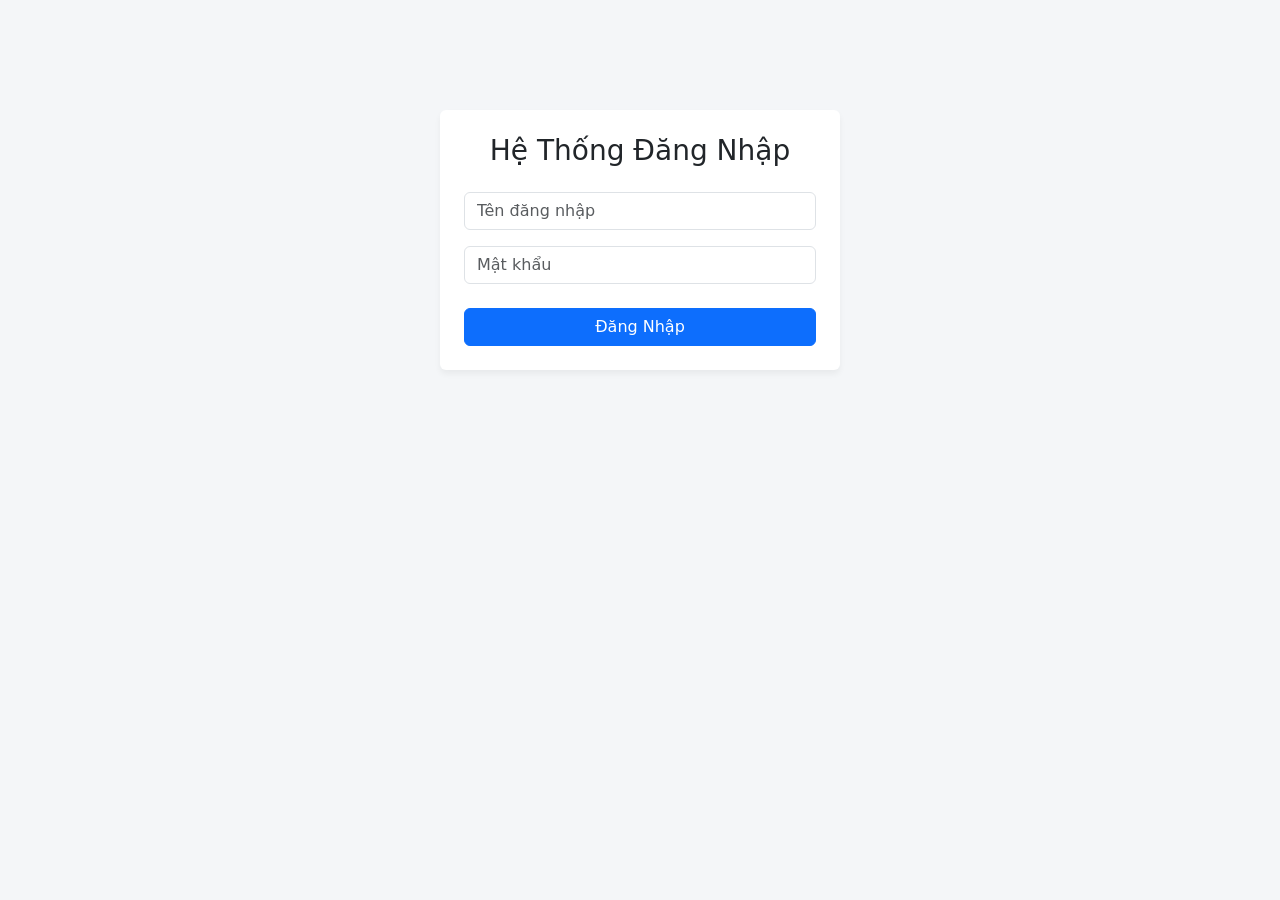
==== index.html @ 0b7e72a5 "Update index.html" ====
<!DOCTYPE html>
<html lang="vi">
<head>
    <meta charset="UTF-8">
    <meta name="viewport" content="width=device-width, initial-scale=1">
    <title>CuongLabs Database Manager</title>
    <link href="https://cdn.jsdelivr.net/npm/bootstrap@5.3.2/dist/css/bootstrap.min.css" rel="stylesheet">
    <style>
        body { background: #f4f6f8; padding-top: 30px; padding-bottom: 30px; }
        .card { margin-bottom: 20px; box-shadow: 0 4px 6px rgba(0,0,0,0.05); border: none; }
        #dashboard { display: none; }
        .loading-status { font-style: italic; color: #6c757d; font-size: 14px; }
        
        #loadingOverlay {
            position: fixed;
            top: 0; left: 0; width: 100%; height: 100%;
            background: rgba(33, 37, 41, 0.6);
            backdrop-filter: blur(3px);
            z-index: 9999;
            display: none;
            justify-content: center;
            align-items: center;
            transition: all 0.2s ease-in-out;
        }
        .spinner-box {
            background: #fff;
            padding: 25px 40px;
            border-radius: 12px;
            box-shadow: 0 10px 25px rgba(0,0,0,0.15);
            text-align: center;
        }
    </style>
</head>
<body>

<div id="loadingOverlay">
    <div class="spinner-box">
        <div class="spinner-border text-primary mb-3" role="status" style="width: 2.5rem; height: 2.5rem;"></div>
        <div id="loadingMessage" class="fw-bold text-secondary fs-6">Đang kết nối server...</div>
    </div>
</div>

<div class="toast-container position-fixed bottom-0 end-0 p-3" style="z-index: 10000;">
    <div id="liveToast" class="toast align-items-center border-0" role="alert" aria-live="assertive" aria-atomic="true">
        <div class="d-flex">
            <div class="toast-body fw-bold" id="toastBody">Thao tác thành công!</div>
            <button type="button" class="btn-close btn-close-white me-2 m-auto" data-bs-dismiss="toast" aria-label="Close"></button>
        </div>
    </div>
</div>

<div class="container" style="max-width: 950px;">

    <div id="loginCard" class="card mx-auto" style="max-width: 400px; margin-top: 80px;">
        <div class="card-body p-4">
            <h3 class="card-title text-center mb-4">Hệ Thống Đăng Nhập</h3>
            <div class="mb-3">
                <input id="username" class="form-control" placeholder="Tên đăng nhập" onkeydown="handleLoginKey(event)">
            </div>
            <div class="mb-4">
                <input id="password" type="password" class="form-control" placeholder="Mật khẩu" onkeydown="handleLoginKey(event)">
            </div>
            <button id="btn-login" class="btn btn-primary w-100" onclick="login()">Đăng Nhập</button>
        </div>
    </div>

    <div id="dashboard">
        
        <div class="card">
            <div class="card-body d-flex justify-content-between align-items-center flex-wrap gap-2">
                <div id="userInfo" class="fs-5"></div>
                <div>
                    <button class="btn btn-outline-secondary btn-sm me-2" type="button" data-bs-toggle="collapse" data-bs-target="#settingsCollapse">
                        ⚙️ Cấu hình & Bảo mật
                    </button>
                    <button class="btn btn-danger btn-sm" onclick="logout()">Đăng xuất</button>
                </div>
            </div>
        </div>

        <div class="collapse" id="settingsCollapse">
            <div class="card border-info">
                <div class="card-header bg-info bg-opacity-10 text-dark fw-bold">Cài Đặt Tài Khoản & Tiện Ích Cấu Hình</div>
                <div class="card-body">
                    <div class="row g-4">
                        <div class="col-md-5 border-end">
                            <h5 class="h6 text-primary mb-3">🔒 Thay Đổi Mật Khẩu</h5>
                            <div class="mb-2">
                                <input id="oldPass" type="password" class="form-control form-control-sm" placeholder="Mật khẩu cũ">
                            </div>
                            <div class="mb-3">
                                <input id="newPassUser" type="password" class="form-control form-control-sm" placeholder="Mật khẩu mới">
                            </div>
                            <button id="btn-changepass" class="btn btn-primary btn-sm w-100" onclick="changePassword()">Cập nhật mật khẩu</button>
                        </div>
                        
                        <div class="col-md-7">
                            <h5 class="h6 text-success mb-3">🛠️ Thiết Lập Bộ Nhớ Gợi Ý & URL Nhanh</h5>
                            <div class="mb-2">
                                <label class="form-label small mb-1 text-muted">Danh sách URL (Định dạng: Tên|Link - mỗi dòng 1 link)</label>
                                <textarea id="cfgUrls" class="form-control form-control-sm" rows="2" placeholder="CuongLabs|https://cuonglabs.github.io/tools"></textarea>
                            </div>
                            <div class="mb-2">
                                <label class="form-label small mb-1 text-muted">Gợi ý nhập cho cột Tên - Name (Cách nhau bằng dấu phẩy)</label>
                                <input id="cfgSuggestNames" class="form-control form-control-sm" placeholder="Sản phẩm A, Thiết bị B">
                            </div>
                            <div class="mb-3">
                                <label class="form-label small mb-1 text-muted">Gợi ý nhập cho cột Giá trị - Value (Cách nhau bằng dấu phẩy)</label>
                                <input id="cfgSuggestValues" class="form-control form-control-sm" placeholder="Hoạt động, Tạm dừng">
                            </div>
                            <button id="btn-saveconfig" class="btn btn-success btn-sm float-end" onclick="saveUserConfigs(false)">Lưu cấu hình tiện ích</button>
                        </div>
                    </div>
                </div>
            </div>
        </div>

        <div id="quickLinksCard" class="card" style="display:none;">
            <div class="card-body p-2 bg-light d-flex align-items-center flex-wrap">
                <span class="me-2 small text-muted fw-bold">🔗 Truy cập nhanh:</span>
                <div id="quickLinksContainer" class="d-flex flex-wrap gap-1"></div>
            </div>
        </div>

        <div id="adminPanel" class="card border-warning" style="display:none">
            <div class="card-body">
                <h4 class="card-title h5 text-warning mb-3">Tạo tài khoản thành viên mới</h4>
                <div class="row g-2 mb-4">
                    <div class="col-md-4">
                        <input id="newUser" class="form-control" placeholder="Username mới">
                    </div>
                    <div class="col-md-4">
                        <input id="newPass" type="password" class="form-control" placeholder="Password mới">
                    </div>
                    <div class="col-md-2">
                        <select id="newRole" class="form-select">
                            <option value="user">Nhân viên</option>
                            <option value="admin">Quản trị viên</option>
                        </select>
                    </div>
                    <div class="col-md-2">
                        <button id="btn-createuser" class="btn btn-warning w-100 text-dark" onclick="createUser()">Tạo tài khoản</button>
                    </div>
                </div>

                <hr class="text-muted">
                <h4 class="card-title h5 text-danger mb-3">Cấp lại mật khẩu thành viên</h4>
                <div class="row g-2">
                    <div class="col-md-5">
                        <input id="resetTargetUser" class="form-control" placeholder="Username cần khôi phục">
                    </div>
                    <div class="col-md-5">
                        <input id="resetNewPass" type="password" class="form-control" placeholder="Mật khẩu mới">
                    </div>
                    <div class="col-md-2">
                        <button id="btn-resetpass" class="btn btn-danger w-100" onclick="resetPasswordByAdmin()">Cấp lại mới</button>
                    </div>
                </div>
            </div>
        </div>

        <div class="card">
            <div class="card-body">
                <h4 class="card-title h5 mb-3" id="form-title">Thêm dữ liệu mới</h4>
                <input type="hidden" id="editId"> 
                <div class="row g-2">
                    <div class="col-md-4">
                        <input id="name" class="form-control" placeholder="Tên đối tượng (Name)" list="datalistNames" onkeydown="handleSaveKey(event)">
                        <datalist id="datalistNames"></datalist>
                    </div>
                    <div class="col-md-4">
                        <input id="value" class="form-control" placeholder="Giá trị (Value)" list="datalistValues" onkeydown="handleSaveKey(event)">
                        <datalist id="datalistValues"></datalist>
                    </div>
                    <div class="col-md-2">
                        <button id="btn-submit" class="btn btn-success w-100" onclick="saveData()">Thêm Mới</button>
                    </div>
                    <div class="col-md-2" id="cancel-col" style="display:none;">
                        <button id="btn-cancel" class="btn btn-secondary w-100" onclick="cancelEdit()">Hủy Sửa</button>
                    </div>
                </div>
            </div>
        </div>

        <div class="card">
            <div class="card-body">
                <div class="d-flex justify-content-between align-items-center mb-3">
                    <h4 class="card-title h5 m-0">Danh sách dữ liệu</h4>
                    <div>
                        <span id="loadStatus" class="loading-status me-2"></span>
                        <button id="btn-refresh" class="btn btn-outline-primary btn-sm" onclick="loadData(true)">Làm mới dữ liệu</button>
                    </div>
                </div>
                
                <div class="table-responsive">
                    <table class="table table-striped table-hover align-middle">
                        <thead class="table-light">
                            <tr id="tableHeader"></tr>
                        </thead>
                        <tbody id="tbody">
                            <tr><td id="empty-row" class="text-center text-muted">Đang tải dữ liệu...</td></tr>
                        </tbody>
                    </table>
                </div>
            </div>
        </div>

    </div>
</div>

<script src="https://cdn.jsdelivr.net/npm/bootstrap@5.3.2/dist/js/bootstrap.bundle.min.js"></script>
<script>
const API_URL = "https://script.google.com/macros/s/AKfycbxX4l1AfUFroLcgazD-ijuKLJrnCfRU0U0o8oR4cfVSqmFRlj7h-vhgstqcqBEk4m17/exec";

// 1. HÀM TRUNG TÂM PHÒNG CHỐNG TẤN CÔNG XSS ĐỘC HẠI ĐÚNG CHUẨN OWASP
function escapeHtml(str) {
    if (!str) return "";
    return String(str)
        .replace(/&/g, "&amp;")
        .replace(/</g, "&lt;")
        .replace(/>/g, "&gt;")
        .replace(/"/g, "&quot;")
        .replace(/'/g, "&#039;");
}

function getToken() {
    return localStorage.getItem("token") || "";
}

function logout() {
    localStorage.clear();
    location.reload();
}

// 3. TỐI ƯU HÀM LOADING: TỰ ĐỘNG KHÓA (DISABLE) NÚT BẤM KHI CHỜ PHẢN HỒI SERVER
function toggleLoading(show, message = "Đang xử lý...") {
    const overlay = document.getElementById("loadingOverlay");
    const msgEl = document.getElementById("loadingMessage");
    if (show) {
        msgEl.innerText = message;
        overlay.style.display = "flex";
    } else {
        overlay.style.display = "none";
    }

    // Tự động tìm tất cả button chính để chống spam double-click
    const ActionButtons = [
        "btn-login", "btn-submit", "btn-cancel", "btn-refresh", 
        "btn-changepass", "btn-saveconfig", "btn-createuser", "btn-resetpass"
    ];
    ActionButtons.forEach(id => {
        const btn = document.getElementById(id);
        if (btn) btn.disabled = show;
    });
}

function showToast(message, type = "success") {
    const toastEl = document.getElementById("liveToast");
    const toastBody = document.getElementById("toastBody");
    
    toastEl.classList.remove("bg-success", "bg-danger", "bg-warning", "text-white", "text-dark");
    if (type === "success") {
        toastEl.classList.add("bg-success", "text-white");
    } else if (type === "danger") {
        toastEl.classList.add("bg-danger", "text-white");
    } else {
        toastEl.classList.add("bg-warning", "text-dark");
    }
    
    toastBody.innerText = message;
    const toast = new bootstrap.Toast(toastEl, { delay: 3000 });
    toast.show();
}

// HỖ TRỢ ĐIỀU KHIỂN PHÍM TẮT ENTER CHO NGƯỜI DÙNG CHUYÊN NGHIỆP
function handleLoginKey(e) {
    if (e.key === "Enter") login();
}
function handleSaveKey(e) {
    if (e.key === "Enter") saveData();
}

async function api(data) {
    try {
        const res = await fetch(API_URL, {
            method: "POST",
            body: JSON.stringify(data)
        });
        return await res.json();
    } catch (e) {
        return { success: false, error: "Không thể kết nối đến máy chủ API" };
    }
}

async function login() {
    const username = document.getElementById("username").value.trim();
    const password = document.getElementById("password").value;

    if(!username || !password) {
        showToast("Vui lòng nhập đầy đủ thông tin tài khoản!", "danger");
        return;
    }

    toggleLoading(true, "Đang xác thực tài khoản đăng nhập...");
    const result = await api({ action: "login", username, password });
    toggleLoading(false);

    if (!result.success) {
        showToast(result.error, "danger");
        return;
    }

    localStorage.setItem("token", result.token);
    localStorage.setItem("role", result.role);
    localStorage.setItem("username", result.username);

    showToast("Đăng nhập thành công!", "success");
    showDashboard();
}

async function loadData(isManualClick = false) {
    document.getElementById("loadStatus").innerText = "Đang đồng bộ...";
    if(isManualClick) toggleLoading(true, "Đang tải dữ liệu từ máy chủ...");

    const result = await api({ action: "list", token: getToken() });
    if(isManualClick) toggleLoading(false);

    if (result.success === false) {
        showToast("Phiên làm việc hết hạn hoặc lỗi: " + result.error, "danger");
        setTimeout(logout, 2000);
        return;
    }

    const myRole = localStorage.getItem("role");
    const tableHeader = document.getElementById("tableHeader");
    let headerHtml = `<th>Tên</th><th>Giá trị</th><th>Thời gian tạo</th><th>Người tạo</th>`;
    if (myRole === "admin") {
        headerHtml += `<th style="width: 130px;">Thao tác</th>`;
    }
    tableHeader.innerHTML = headerHtml;

    const tbody = document.getElementById("tbody");
    tbody.innerHTML = "";

    const rows = result.data || [];
    const totalCols = (myRole === "admin") ? 5 : 4;

    if(rows.length === 0) {
        tbody.innerHTML = `<tr><td colspan="${totalCols}" class="text-center text-muted">Cơ sở dữ liệu đang trống.</td></tr>`;
        updateTimestamp();
        return;
    }

    // 2. TỐI ƯU HIỆU NĂNG: SỬ DỤNG BIẾN CHUỖI TẠM BUFFER ĐỂ TRÁNH TRÌNH DUYỆT BỊ REFLOW LIÊN TỤC
    let htmlContentBuffer = "";

    rows.forEach(row => {
        let dateStr = row.Created;
        if(dateStr && !isNaN(Date.parse(dateStr))) {
            dateStr = new Date(dateStr).toLocaleString('vi-VN');
        }

        // Toàn bộ chuỗi hiển thị ra màn hình hoặc truyền vào hàm JS đều được bọc màng lọc chống XSS
        const cleanName = escapeHtml(row.Name);
        const cleanValue = escapeHtml(row.Value);
        const cleanCreatedBy = escapeHtml(row.CreatedBy);

        let rowHtml = `
        <tr>
            <td><strong>${cleanName}</strong></td>
            <td>${cleanValue}</td>
            <td>${escapeHtml(dateStr)}</td>
            <td><span class="badge bg-light text-dark border">${cleanCreatedBy || "N/A"}</span></td>
        `;

        if (myRole === "admin") {
            // Dữ liệu an toàn tuyệt đối khi truyền vào hàm inline onClick
            rowHtml += `
            <td>
                <button class="btn btn-sm btn-warning me-1 text-dark" onclick="startEdit('${escapeHtml(row.ID)}', '${cleanName}', '${cleanValue}')">Sửa</button>
                <button class="btn btn-sm btn-danger" onclick="deleteData('${escapeHtml(row.ID)}')">Xóa</button>
            </td>`;
        }

        rowHtml += `</tr>`;
        htmlContentBuffer += rowHtml; 
    });
    
    // Đẩy chuỗi tổng hợp vào DOM một lần duy nhất
    tbody.innerHTML = htmlContentBuffer;
    
    updateTimestamp();
    if(isManualClick) showToast("Làm mới dữ liệu thành công!", "success");
}

function updateTimestamp() {
    const now = new Date();
    const hh = String(now.getHours()).padStart(2, '0');
    const mm = String(now.getMinutes()).padStart(2, '0');
    const dd = String(now.getDate()).padStart(2, '0');
    const MM = String(now.getMonth() + 1).padStart(2, '0');
    const yyyy = now.getFullYear();
    document.getElementById("loadStatus").innerText = `Đã cập nhật lúc ${hh}:${mm} ${dd}/${MM}/${yyyy}`;
}

function startEdit(id, name, value) {
    document.getElementById("editId").value = id;
    document.getElementById("name").value = name;
    document.getElementById("value").value = value;
    document.getElementById("form-title").innerText = "Chỉnh Sửa Dữ Liệu";
    
    const btnSubmit = document.getElementById("btn-submit");
    btnSubmit.innerText = "Cập nhật";
    btnSubmit.className = "btn btn-warning w-100 text-dark";
    
    document.getElementById("cancel-col").style.display = "block";
    document.getElementById("form-title").scrollIntoView({ behavior: 'smooth' });
}

function cancelEdit() {
    document.getElementById("editId").value = "";
    document.getElementById("name").value = "";
    document.getElementById("value").value = "";
    document.getElementById("form-title").innerText = "Thêm dữ liệu mới";
    
    const btnSubmit = document.getElementById("btn-submit");
    btnSubmit.innerText = "Thêm Mới";
    btnSubmit.className = "btn btn-success w-100";
    document.getElementById("cancel-col").style.display = "none";
}

async function saveData() {
    const id = document.getElementById("editId").value;
    const name = document.getElementById("name").value.trim();
    const value = document.getElementById("value").value.trim();

    if(!name || !value) {
        showToast("Vui lòng nhập cả Name và Value!", "danger");
        return;
    }

    const isEdit = id !== "";
    const action = isEdit ? "update" : "add";
    const payload = { action, token: getToken(), name, value };
    if (isEdit) payload.id = id;

    toggleLoading(true, "Đang truyền tải dữ liệu đến server...");
    const result = await api(payload);
    toggleLoading(false);

    if(result.success) {
        showToast(isEdit ? "Cập nhật dữ liệu thành công!" : "Thêm mới bản ghi thành công!", "success");
        
        if (!isEdit) {
            let currentNames = document.getElementById("cfgSuggestNames").value.split(",").map(x => x.trim()).filter(x => x !== "");
            let currentValues = document.getElementById("cfgSuggestValues").value.split(",").map(x => x.trim()).filter(x => x !== "");
            let isConfigChanged = false;

            if (!currentNames.includes(name)) {
                currentNames.push(name);
                isConfigChanged = true;
            }
            if (!currentValues.includes(value)) {
                currentValues.push(value);
                isConfigChanged = true;
            }

            if (isConfigChanged) {
                document.getElementById("cfgSuggestNames").value = currentNames.join(", ");
                document.getElementById("cfgSuggestValues").value = currentValues.join(", ");
                await saveUserConfigs(true);
            }
        }

        cancelEdit();
        loadData(false);
    } else {
        showToast("Lỗi hệ thống: " + result.error, "danger");
    }
}

async function deleteData(id) {
    if (!confirm("Bạn có chắc chắn muốn xóa vĩnh viễn dòng dữ liệu này?")) return;

    toggleLoading(true, "Đang thực hiện lệnh xóa dữ liệu...");
    const result = await api({ action: "delete", token: getToken(), id });
    toggleLoading(false);

    if(result.success) {
        showToast("Xóa bản ghi thành công!", "success");
        loadData(false);
    } else {
        showToast("Lỗi khi xóa: " + result.error, "danger");
    }
}

async function createUser() {
    const userEl = document.getElementById("newUser");
    const passEl = document.getElementById("newPass");
    const role = document.getElementById("newRole").value;

    const username = userEl.value.trim();
    const password = passEl.value;

    if(!username || !password) {
        showToast("Vui lòng không để trống ô tài khoản mới!", "danger");
        return;
    }

    toggleLoading(true, "Đang khởi tạo thành viên mới...");
    const result = await api({ action: "createUser", token: getToken(), username, password, role });
    toggleLoading(false);

    if(result.success) {
        showToast("Tạo tài khoản thành viên mới thành công!", "success");
        userEl.value = "";
        passEl.value = "";
    } else {
        showToast("Lỗi: " + result.error, "danger");
    }
}

async function resetPasswordByAdmin() {
    const targetUsername = document.getElementById("resetTargetUser").value.trim();
    const newPassword = document.getElementById("resetNewPass").value;

    if (!targetUsername || !newPassword) {
        showToast("Vui lòng điền đầy đủ Username đích và mật khẩu mới cấp!", "danger");
        return;
    }

    if (!confirm(`Bạn chắc chắn muốn khôi phục mật khẩu tài khoản [${targetUsername}]?`)) return;

    toggleLoading(true, "Đang đặt lại mật khẩu thành viên...");
    const result = await api({ action: "resetPassword", token: getToken(), targetUsername, newPassword });
    toggleLoading(false);

    if (result.success) {
        showToast(`Reset mật khẩu tài khoản ${targetUsername} thành công!`, "success");
        document.getElementById("resetTargetUser").value = "";
        document.getElementById("resetNewPass").value = "";
    } else {
        showToast("Lỗi: " + result.error, "danger");
    }
}

async function changePassword() {
    const oldPassword = document.getElementById("oldPass").value;
    const newPassword = document.getElementById("newPassUser").value;

    if (!oldPassword || !newPassword) {
        showToast("Vui lòng nhập đủ cả mật khẩu cũ và mật khẩu mới!", "danger");
        return;
    }

    toggleLoading(true, "Đang yêu cầu đổi mật khẩu bảo mật...");
    const result = await api({ action: "changePassword", token: getToken(), oldPassword, newPassword });
    toggleLoading(false);

    if (result.success) {
        showToast("Đổi mật khẩu thành công! Bạn sẽ tự đăng xuất sau 2 giây...", "success");
        setTimeout(logout, 2000);
    } else {
        showToast("Lỗi: " + result.error, "danger");
    }
}

async function loadUserConfigs(isSilent = false) {
    if(!isSilent) toggleLoading(true, "Đang đồng bộ giao diện tiện ích...");
    const result = await api({ action: "getUserConfigs", token: getToken() });
    if(!isSilent) toggleLoading(false);

    if (!result.success) return;
    const configs = result.configs || {};

    const urls = configs.urls || [];
    const container = document.getElementById("quickLinksContainer");
    const cardBlock = document.getElementById("quickLinksCard");
    
    container.innerHTML = "";
    if (urls.length > 0) {
        cardBlock.style.display = "block";
        let rawTextareaValue = "";
        urls.forEach(item => {
            rawTextareaValue += `${item.title}|${item.url}\n`;
            const a = document.createElement("a");
            a.href = item.url; a.target = "_blank";
            a.className = "btn btn-xs btn-outline-dark pt-0 pb-0 ps-2 pe-2 small bg-white border shadow-sm";
            a.style.fontSize = "13px"; a.innerText = item.title;
            container.appendChild(a);
        });
        document.getElementById("cfgUrls").value = rawTextareaValue.trim();
    } else {
        cardBlock.style.display = "none";
        document.getElementById("cfgUrls").value = "";
    }

    const names = configs.suggestedNames || [];
    const datalistNames = document.getElementById("datalistNames");
    datalistNames.innerHTML = "";
    names.forEach(n => { datalistNames.innerHTML += `<option value="${escapeHtml(n)}">`; });
    document.getElementById("cfgSuggestNames").value = names.join(", ");

    const values = configs.suggestedValues || [];
    const datalistValues = document.getElementById("datalistValues");
    datalistValues.innerHTML = "";
    values.forEach(v => { datalistValues.innerHTML += `<option value="${escapeHtml(v)}">`; });
    document.getElementById("cfgSuggestValues").value = values.join(", ");
}

async function saveUserConfigs(isSilent = false) {
    const rawUrls = document.getElementById("cfgUrls").value.split("\n");
    const rawNames = document.getElementById("cfgSuggestNames").value.split(",");
    const rawValues = document.getElementById("cfgSuggestValues").value.split(",");

    const urlsArray = [];
    rawUrls.forEach(line => {
        if (line.includes("|")) {
            const parts = line.split("|");
            urlsArray.push({ title: parts[0].trim(), url: parts[1].trim() });
        }
    });

    const suggestedNames = rawNames.map(x => x.trim()).filter(x => x !== "");
    const suggestedValues = rawValues.map(x => x.trim()).filter(x => x !== "");

    const newConfigs = {
        urls: urlsArray,
        suggestedNames: suggestedNames,
        suggestedValues: suggestedValues
    };

    if (!isSilent) toggleLoading(true, "Đang ghi nhớ cấu hình mới...");
    const result = await api({ action: "updateUserConfigs", token: getToken(), configs: newConfigs });
    if (!isSilent) toggleLoading(false);

    if (result.success) {
        if (!isSilent) showToast("Cập nhật bộ nhớ cấu hình thành công!", "success");
        loadUserConfigs(true); 
    } else {
        if (!isSilent) showToast("Không thể lưu cấu hình: " + result.error, "danger");
    }
}

function showDashboard() {
    document.getElementById("loginCard").style.display = "none";
    document.getElementById("dashboard").style.display = "block";

    const username = localStorage.getItem("username") || "";
    const role = localStorage.getItem("role") || "";
    const capitalizedUser = username.charAt(0).toUpperCase() + username.slice(1);
    
    let greetingString = "";
    if (role === "admin") {
        greetingString = `Chào quản trị viên <strong>${escapeHtml(capitalizedUser)}</strong>`;
    } else {
        greetingString = `Chào người dùng <strong>${escapeHtml(capitalizedUser)}</strong>`;
    }
    
    document.getElementById("userInfo").innerHTML = greetingString;

    if (role === "admin") {
        document.getElementById("adminPanel").style.display = "block";
    } else {
        document.getElementById("adminPanel").style.display = "none";
    }

    toggleLoading(true, "Đang thiết lập không gian làm việc...");
    Promise.all([loadData(false), loadUserConfigs(true)]).then(() => {
        toggleLoading(false);
    });
}

if (localStorage.getItem("token")) {
    showDashboard();
}
</script>
</body>
</html>
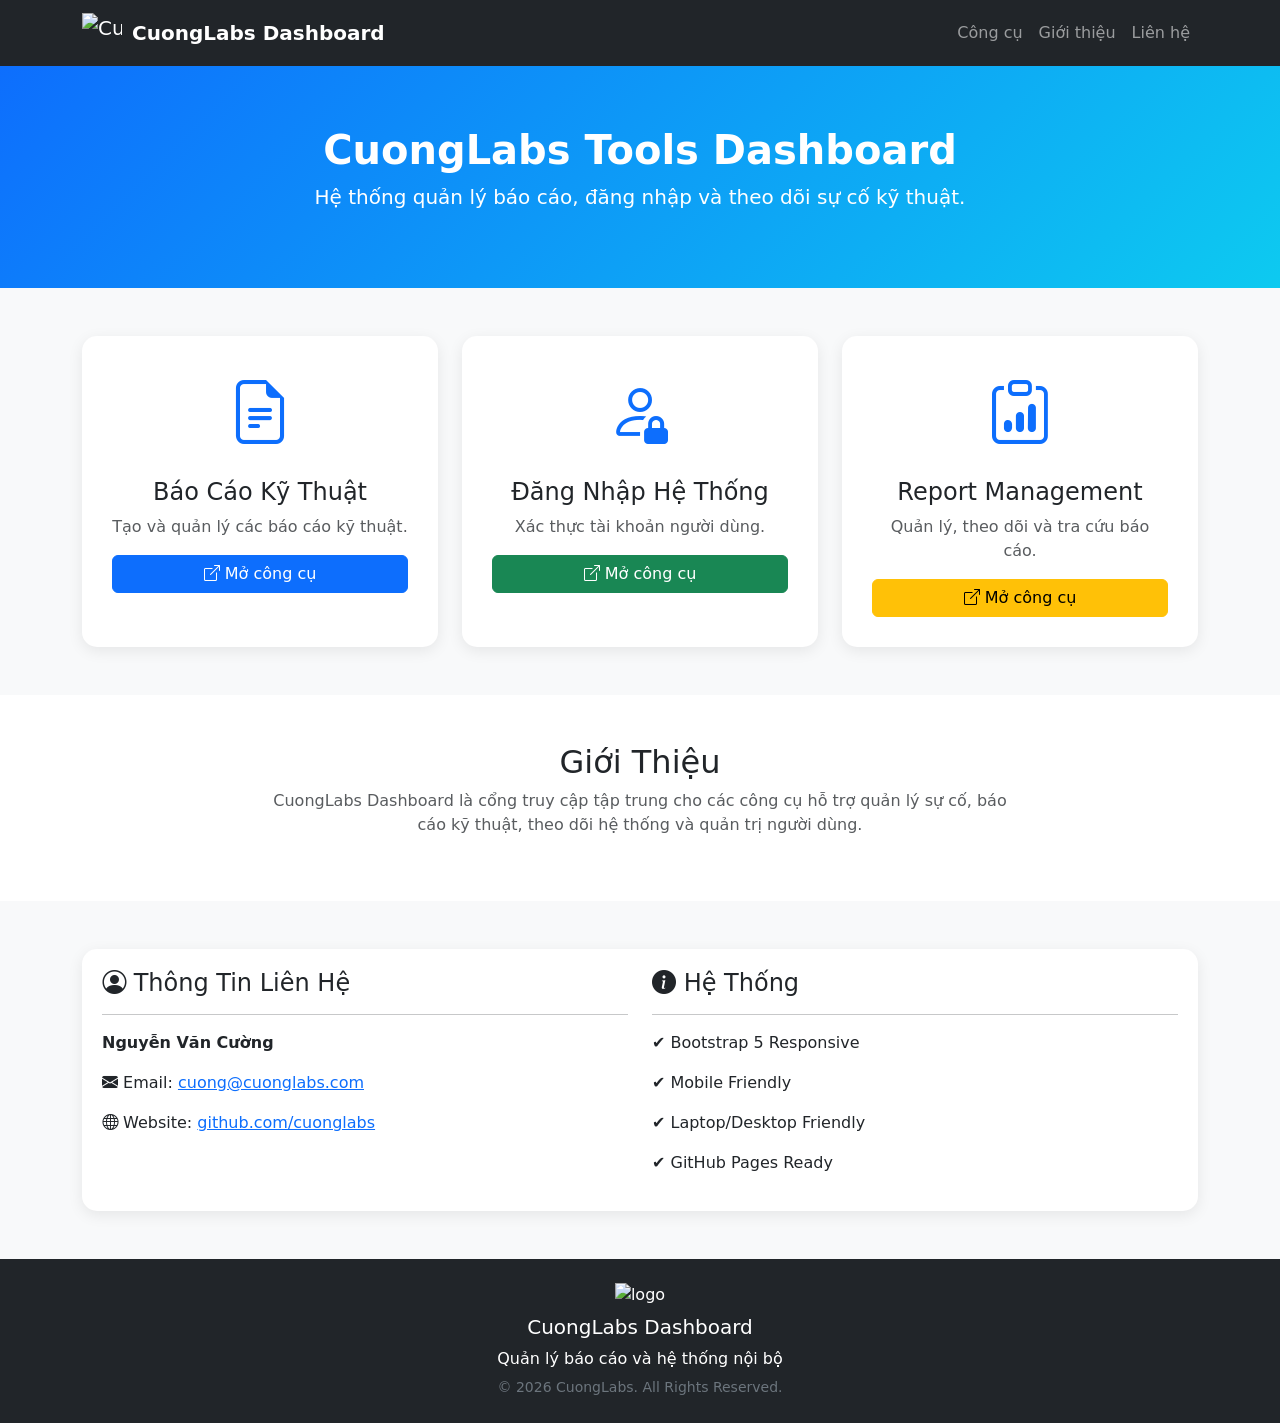
==== commit bcfb8a35: "Rename test/index2.html to index.html" ====
--- a/index.html
+++ b/index.html
@@ -2,678 +2,344 @@
 <html lang="vi">
 <head>
     <meta charset="UTF-8">
-    <meta name="viewport" content="width=device-width, initial-scale=1">
-    <title>CuongLabs Database Manager</title>
-    <link href="https://cdn.jsdelivr.net/npm/bootstrap@5.3.2/dist/css/bootstrap.min.css" rel="stylesheet">
+    <meta name="viewport" content="width=device-width, initial-scale=1.0">
+
+    <title>CuongLabs Dashboard</title>
+
+    <!-- Favicon -->
+    <link rel="icon" href="https://raw.githubusercontent.com/cuonglabs/tools/main/favicon.ico">
+
+    <!-- Bootstrap 5 -->
+    <link href="https://cdn.jsdelivr.net/npm/bootstrap@5.3.3/dist/css/bootstrap.min.css" rel="stylesheet">
+
+    <!-- Bootstrap Icons -->
+    <link href="https://cdn.jsdelivr.net/npm/bootstrap-icons@1.11.3/font/bootstrap-icons.min.css" rel="stylesheet">
+
     <style>
-        body { background: #f4f6f8; padding-top: 30px; padding-bottom: 30px; }
-        .card { margin-bottom: 20px; box-shadow: 0 4px 6px rgba(0,0,0,0.05); border: none; }
-        #dashboard { display: none; }
-        .loading-status { font-style: italic; color: #6c757d; font-size: 14px; }
-        
-        #loadingOverlay {
-            position: fixed;
-            top: 0; left: 0; width: 100%; height: 100%;
-            background: rgba(33, 37, 41, 0.6);
-            backdrop-filter: blur(3px);
-            z-index: 9999;
-            display: none;
-            justify-content: center;
-            align-items: center;
-            transition: all 0.2s ease-in-out;
-        }
-        .spinner-box {
-            background: #fff;
-            padding: 25px 40px;
-            border-radius: 12px;
-            box-shadow: 0 10px 25px rgba(0,0,0,0.15);
-            text-align: center;
+        body{
+            background:#f8f9fa;
+            min-height:100vh;
+            display:flex;
+            flex-direction:column;
+        }
+
+        .navbar-brand img{
+            height:40px;
+            width:40px;
+            margin-right:10px;
+        }
+
+        .hero{
+            background:linear-gradient(135deg,#0d6efd,#0dcaf0);
+            color:white;
+            padding:60px 0;
+            text-align:center;
+        }
+
+        .hero h1{
+            font-weight:700;
+        }
+
+        .tool-card{
+            transition:all .3s ease;
+            border:none;
+            border-radius:15px;
+            overflow:hidden;
+            box-shadow:0 4px 15px rgba(0,0,0,.08);
+        }
+
+        .tool-card:hover{
+            transform:translateY(-8px);
+            box-shadow:0 10px 25px rgba(0,0,0,.15);
+        }
+
+        .tool-icon{
+            font-size:4rem;
+            color:#0d6efd;
+        }
+
+        .card-body{
+            padding:30px;
+        }
+
+        .btn-open{
+            width:100%;
+        }
+
+        footer{
+            margin-top:auto;
+            background:#212529;
+            color:white;
+        }
+
+        .footer-link{
+            color:#adb5bd;
+            text-decoration:none;
+        }
+
+        .footer-link:hover{
+            color:white;
+        }
+
+        .contact-box{
+            background:white;
+            border-radius:15px;
+            padding:20px;
+            box-shadow:0 4px 15px rgba(0,0,0,.08);
         }
     </style>
 </head>
 <body>
 
-<div id="loadingOverlay">
-    <div class="spinner-box">
-        <div class="spinner-border text-primary mb-3" role="status" style="width: 2.5rem; height: 2.5rem;"></div>
-        <div id="loadingMessage" class="fw-bold text-secondary fs-6">Đang kết nối server...</div>
-    </div>
-</div>
-
-<div class="toast-container position-fixed bottom-0 end-0 p-3" style="z-index: 10000;">
-    <div id="liveToast" class="toast align-items-center border-0" role="alert" aria-live="assertive" aria-atomic="true">
-        <div class="d-flex">
-            <div class="toast-body fw-bold" id="toastBody">Thao tác thành công!</div>
-            <button type="button" class="btn-close btn-close-white me-2 m-auto" data-bs-dismiss="toast" aria-label="Close"></button>
+<!-- HEADER -->
+<nav class="navbar navbar-expand-lg navbar-dark bg-dark sticky-top">
+    <div class="container">
+
+        <a class="navbar-brand d-flex align-items-center" href="#">
+            <img src="https://raw.githubusercontent.com/cuonglabs/tools/main/favicon.ico"
+                 alt="CuongLabs Logo">
+            <strong>CuongLabs Dashboard</strong>
+        </a>
+
+        <button class="navbar-toggler"
+                type="button"
+                data-bs-toggle="collapse"
+                data-bs-target="#navbarContent">
+
+            <span class="navbar-toggler-icon"></span>
+        </button>
+
+        <div class="collapse navbar-collapse"
+             id="navbarContent">
+
+            <ul class="navbar-nav ms-auto">
+                <li class="nav-item">
+                    <a class="nav-link" href="#tools">Công cụ</a>
+                </li>
+
+                <li class="nav-item">
+                    <a class="nav-link" href="#about">Giới thiệu</a>
+                </li>
+
+                <li class="nav-item">
+                    <a class="nav-link" href="#contact">Liên hệ</a>
+                </li>
+            </ul>
+
         </div>
     </div>
-</div>
-
-<div class="container" style="max-width: 950px;">
-
-    <div id="loginCard" class="card mx-auto" style="max-width: 400px; margin-top: 80px;">
-        <div class="card-body p-4">
-            <h3 class="card-title text-center mb-4">Hệ Thống Đăng Nhập</h3>
-            <div class="mb-3">
-                <input id="username" class="form-control" placeholder="Tên đăng nhập" onkeydown="handleLoginKey(event)">
-            </div>
-            <div class="mb-4">
-                <input id="password" type="password" class="form-control" placeholder="Mật khẩu" onkeydown="handleLoginKey(event)">
-            </div>
-            <button id="btn-login" class="btn btn-primary w-100" onclick="login()">Đăng Nhập</button>
+</nav>
+
+<!-- HERO -->
+<section class="hero">
+    <div class="container">
+        <h1>CuongLabs Tools Dashboard</h1>
+        <p class="lead">
+            Hệ thống quản lý báo cáo, đăng nhập và theo dõi sự cố kỹ thuật.
+        </p>
+    </div>
+</section>
+
+<!-- TOOLS -->
+<section class="py-5" id="tools">
+    <div class="container">
+
+        <div class="row g-4">
+
+            <!-- Tool 1 -->
+            <div class="col-lg-4 col-md-6">
+                <div class="card tool-card h-100">
+
+                    <div class="card-body text-center">
+
+                        <i class="bi bi-file-earmark-text tool-icon"></i>
+
+                        <h4 class="mt-3">
+                            Báo Cáo Kỹ Thuật
+                        </h4>
+
+                        <p class="text-muted">
+                            Tạo và quản lý các báo cáo kỹ thuật.
+                        </p>
+
+                        <a href="https://cuonglabs.github.io/tools/trouble/bao-cao-ky-thuat.html"
+                           target="_blank"
+                           class="btn btn-primary btn-open">
+
+                            <i class="bi bi-box-arrow-up-right"></i>
+                            Mở công cụ
+                        </a>
+
+                    </div>
+                </div>
+            </div>
+
+            <!-- Tool 2 -->
+            <div class="col-lg-4 col-md-6">
+                <div class="card tool-card h-100">
+
+                    <div class="card-body text-center">
+
+                        <i class="bi bi-person-lock tool-icon"></i>
+
+                        <h4 class="mt-3">
+                            Đăng Nhập Hệ Thống
+                        </h4>
+
+                        <p class="text-muted">
+                            Xác thực tài khoản người dùng.
+                        </p>
+
+                        <a href="https://cuonglabs.github.io/tools/auth/login.html"
+                           target="_blank"
+                           class="btn btn-success btn-open">
+
+                            <i class="bi bi-box-arrow-up-right"></i>
+                            Mở công cụ
+                        </a>
+
+                    </div>
+                </div>
+            </div>
+
+            <!-- Tool 3 -->
+            <div class="col-lg-4 col-md-6">
+                <div class="card tool-card h-100">
+
+                    <div class="card-body text-center">
+
+                        <i class="bi bi-clipboard-data tool-icon"></i>
+
+                        <h4 class="mt-3">
+                            Report Management
+                        </h4>
+
+                        <p class="text-muted">
+                            Quản lý, theo dõi và tra cứu báo cáo.
+                        </p>
+
+                        <a href="https://cuonglabs.github.io/tools/trouble/report-management.html"
+                           target="_blank"
+                           class="btn btn-warning btn-open">
+
+                            <i class="bi bi-box-arrow-up-right"></i>
+                            Mở công cụ
+                        </a>
+
+                    </div>
+                </div>
+            </div>
+
         </div>
-    </div>
-
-    <div id="dashboard">
-        
-        <div class="card">
-            <div class="card-body d-flex justify-content-between align-items-center flex-wrap gap-2">
-                <div id="userInfo" class="fs-5"></div>
-                <div>
-                    <button class="btn btn-outline-secondary btn-sm me-2" type="button" data-bs-toggle="collapse" data-bs-target="#settingsCollapse">
-                        ⚙️ Cấu hình & Bảo mật
-                    </button>
-                    <button class="btn btn-danger btn-sm" onclick="logout()">Đăng xuất</button>
-                </div>
-            </div>
+
+    </div>
+</section>
+
+<!-- ABOUT -->
+<section id="about" class="py-5 bg-white">
+    <div class="container">
+
+        <div class="row">
+
+            <div class="col-lg-8 mx-auto text-center">
+
+                <h2>Giới Thiệu</h2>
+
+                <p class="text-muted">
+                    CuongLabs Dashboard là cổng truy cập tập trung cho các công cụ hỗ trợ
+                    quản lý sự cố, báo cáo kỹ thuật, theo dõi hệ thống và quản trị người dùng.
+                </p>
+
+            </div>
+
         </div>
 
-        <div class="collapse" id="settingsCollapse">
-            <div class="card border-info">
-                <div class="card-header bg-info bg-opacity-10 text-dark fw-bold">Cài Đặt Tài Khoản & Tiện Ích Cấu Hình</div>
-                <div class="card-body">
-                    <div class="row g-4">
-                        <div class="col-md-5 border-end">
-                            <h5 class="h6 text-primary mb-3">🔒 Thay Đổi Mật Khẩu</h5>
-                            <div class="mb-2">
-                                <input id="oldPass" type="password" class="form-control form-control-sm" placeholder="Mật khẩu cũ">
-                            </div>
-                            <div class="mb-3">
-                                <input id="newPassUser" type="password" class="form-control form-control-sm" placeholder="Mật khẩu mới">
-                            </div>
-                            <button id="btn-changepass" class="btn btn-primary btn-sm w-100" onclick="changePassword()">Cập nhật mật khẩu</button>
-                        </div>
-                        
-                        <div class="col-md-7">
-                            <h5 class="h6 text-success mb-3">🛠️ Thiết Lập Bộ Nhớ Gợi Ý & URL Nhanh</h5>
-                            <div class="mb-2">
-                                <label class="form-label small mb-1 text-muted">Danh sách URL (Định dạng: Tên|Link - mỗi dòng 1 link)</label>
-                                <textarea id="cfgUrls" class="form-control form-control-sm" rows="2" placeholder="CuongLabs|https://cuonglabs.github.io/tools"></textarea>
-                            </div>
-                            <div class="mb-2">
-                                <label class="form-label small mb-1 text-muted">Gợi ý nhập cho cột Tên - Name (Cách nhau bằng dấu phẩy)</label>
-                                <input id="cfgSuggestNames" class="form-control form-control-sm" placeholder="Sản phẩm A, Thiết bị B">
-                            </div>
-                            <div class="mb-3">
-                                <label class="form-label small mb-1 text-muted">Gợi ý nhập cho cột Giá trị - Value (Cách nhau bằng dấu phẩy)</label>
-                                <input id="cfgSuggestValues" class="form-control form-control-sm" placeholder="Hoạt động, Tạm dừng">
-                            </div>
-                            <button id="btn-saveconfig" class="btn btn-success btn-sm float-end" onclick="saveUserConfigs(false)">Lưu cấu hình tiện ích</button>
-                        </div>
-                    </div>
-                </div>
-            </div>
+    </div>
+</section>
+
+<!-- CONTACT -->
+<section id="contact" class="py-5">
+    <div class="container">
+
+        <div class="contact-box">
+
+            <div class="row">
+
+                <div class="col-md-6">
+                    <h4>
+                        <i class="bi bi-person-circle"></i>
+                        Thông Tin Liên Hệ
+                    </h4>
+
+                    <hr>
+
+                    <p>
+                        <strong>Nguyễn Văn Cường</strong>
+                    </p>
+
+                    <p>
+                        <i class="bi bi-envelope-fill"></i>
+                        Email:
+                        <a href="mailto:cuong@cuonglabs.com">
+                            cuong@cuonglabs.com
+                        </a>
+                    </p>
+
+                    <p>
+                        <i class="bi bi-globe"></i>
+                        Website:
+                        <a href="https://github.com/cuonglabs"
+                           target="_blank">
+                            github.com/cuonglabs
+                        </a>
+                    </p>
+                </div>
+
+                <div class="col-md-6">
+                    <h4>
+                        <i class="bi bi-info-circle-fill"></i>
+                        Hệ Thống
+                    </h4>
+
+                    <hr>
+
+                    <p>✔ Bootstrap 5 Responsive</p>
+                    <p>✔ Mobile Friendly</p>
+                    <p>✔ Laptop/Desktop Friendly</p>
+                    <p>✔ GitHub Pages Ready</p>
+                </div>
+
+            </div>
+
         </div>
 
-        <div id="quickLinksCard" class="card" style="display:none;">
-            <div class="card-body p-2 bg-light d-flex align-items-center flex-wrap">
-                <span class="me-2 small text-muted fw-bold">🔗 Truy cập nhanh:</span>
-                <div id="quickLinksContainer" class="d-flex flex-wrap gap-1"></div>
-            </div>
-        </div>
-
-        <div id="adminPanel" class="card border-warning" style="display:none">
-            <div class="card-body">
-                <h4 class="card-title h5 text-warning mb-3">Tạo tài khoản thành viên mới</h4>
-                <div class="row g-2 mb-4">
-                    <div class="col-md-4">
-                        <input id="newUser" class="form-control" placeholder="Username mới">
-                    </div>
-                    <div class="col-md-4">
-                        <input id="newPass" type="password" class="form-control" placeholder="Password mới">
-                    </div>
-                    <div class="col-md-2">
-                        <select id="newRole" class="form-select">
-                            <option value="user">Nhân viên</option>
-                            <option value="admin">Quản trị viên</option>
-                        </select>
-                    </div>
-                    <div class="col-md-2">
-                        <button id="btn-createuser" class="btn btn-warning w-100 text-dark" onclick="createUser()">Tạo tài khoản</button>
-                    </div>
-                </div>
-
-                <hr class="text-muted">
-                <h4 class="card-title h5 text-danger mb-3">Cấp lại mật khẩu thành viên</h4>
-                <div class="row g-2">
-                    <div class="col-md-5">
-                        <input id="resetTargetUser" class="form-control" placeholder="Username cần khôi phục">
-                    </div>
-                    <div class="col-md-5">
-                        <input id="resetNewPass" type="password" class="form-control" placeholder="Mật khẩu mới">
-                    </div>
-                    <div class="col-md-2">
-                        <button id="btn-resetpass" class="btn btn-danger w-100" onclick="resetPasswordByAdmin()">Cấp lại mới</button>
-                    </div>
-                </div>
-            </div>
-        </div>
-
-        <div class="card">
-            <div class="card-body">
-                <h4 class="card-title h5 mb-3" id="form-title">Thêm dữ liệu mới</h4>
-                <input type="hidden" id="editId"> 
-                <div class="row g-2">
-                    <div class="col-md-4">
-                        <input id="name" class="form-control" placeholder="Tên đối tượng (Name)" list="datalistNames" onkeydown="handleSaveKey(event)">
-                        <datalist id="datalistNames"></datalist>
-                    </div>
-                    <div class="col-md-4">
-                        <input id="value" class="form-control" placeholder="Giá trị (Value)" list="datalistValues" onkeydown="handleSaveKey(event)">
-                        <datalist id="datalistValues"></datalist>
-                    </div>
-                    <div class="col-md-2">
-                        <button id="btn-submit" class="btn btn-success w-100" onclick="saveData()">Thêm Mới</button>
-                    </div>
-                    <div class="col-md-2" id="cancel-col" style="display:none;">
-                        <button id="btn-cancel" class="btn btn-secondary w-100" onclick="cancelEdit()">Hủy Sửa</button>
-                    </div>
-                </div>
-            </div>
-        </div>
-
-        <div class="card">
-            <div class="card-body">
-                <div class="d-flex justify-content-between align-items-center mb-3">
-                    <h4 class="card-title h5 m-0">Danh sách dữ liệu</h4>
-                    <div>
-                        <span id="loadStatus" class="loading-status me-2"></span>
-                        <button id="btn-refresh" class="btn btn-outline-primary btn-sm" onclick="loadData(true)">Làm mới dữ liệu</button>
-                    </div>
-                </div>
-                
-                <div class="table-responsive">
-                    <table class="table table-striped table-hover align-middle">
-                        <thead class="table-light">
-                            <tr id="tableHeader"></tr>
-                        </thead>
-                        <tbody id="tbody">
-                            <tr><td id="empty-row" class="text-center text-muted">Đang tải dữ liệu...</td></tr>
-                        </tbody>
-                    </table>
-                </div>
-            </div>
-        </div>
-
-    </div>
-</div>
-
-<script src="https://cdn.jsdelivr.net/npm/bootstrap@5.3.2/dist/js/bootstrap.bundle.min.js"></script>
-<script>
-const API_URL = "https://script.google.com/macros/s/AKfycbxX4l1AfUFroLcgazD-ijuKLJrnCfRU0U0o8oR4cfVSqmFRlj7h-vhgstqcqBEk4m17/exec";
-
-// 1. HÀM TRUNG TÂM PHÒNG CHỐNG TẤN CÔNG XSS ĐỘC HẠI ĐÚNG CHUẨN OWASP
-function escapeHtml(str) {
-    if (!str) return "";
-    return String(str)
-        .replace(/&/g, "&amp;")
-        .replace(/</g, "&lt;")
-        .replace(/>/g, "&gt;")
-        .replace(/"/g, "&quot;")
-        .replace(/'/g, "&#039;");
-}
-
-function getToken() {
-    return localStorage.getItem("token") || "";
-}
-
-function logout() {
-    localStorage.clear();
-    location.reload();
-}
-
-// 3. TỐI ƯU HÀM LOADING: TỰ ĐỘNG KHÓA (DISABLE) NÚT BẤM KHI CHỜ PHẢN HỒI SERVER
-function toggleLoading(show, message = "Đang xử lý...") {
-    const overlay = document.getElementById("loadingOverlay");
-    const msgEl = document.getElementById("loadingMessage");
-    if (show) {
-        msgEl.innerText = message;
-        overlay.style.display = "flex";
-    } else {
-        overlay.style.display = "none";
-    }
-
-    // Tự động tìm tất cả button chính để chống spam double-click
-    const ActionButtons = [
-        "btn-login", "btn-submit", "btn-cancel", "btn-refresh", 
-        "btn-changepass", "btn-saveconfig", "btn-createuser", "btn-resetpass"
-    ];
-    ActionButtons.forEach(id => {
-        const btn = document.getElementById(id);
-        if (btn) btn.disabled = show;
-    });
-}
-
-function showToast(message, type = "success") {
-    const toastEl = document.getElementById("liveToast");
-    const toastBody = document.getElementById("toastBody");
-    
-    toastEl.classList.remove("bg-success", "bg-danger", "bg-warning", "text-white", "text-dark");
-    if (type === "success") {
-        toastEl.classList.add("bg-success", "text-white");
-    } else if (type === "danger") {
-        toastEl.classList.add("bg-danger", "text-white");
-    } else {
-        toastEl.classList.add("bg-warning", "text-dark");
-    }
-    
-    toastBody.innerText = message;
-    const toast = new bootstrap.Toast(toastEl, { delay: 3000 });
-    toast.show();
-}
-
-// HỖ TRỢ ĐIỀU KHIỂN PHÍM TẮT ENTER CHO NGƯỜI DÙNG CHUYÊN NGHIỆP
-function handleLoginKey(e) {
-    if (e.key === "Enter") login();
-}
-function handleSaveKey(e) {
-    if (e.key === "Enter") saveData();
-}
-
-async function api(data) {
-    try {
-        const res = await fetch(API_URL, {
-            method: "POST",
-            body: JSON.stringify(data)
-        });
-        return await res.json();
-    } catch (e) {
-        return { success: false, error: "Không thể kết nối đến máy chủ API" };
-    }
-}
-
-async function login() {
-    const username = document.getElementById("username").value.trim();
-    const password = document.getElementById("password").value;
-
-    if(!username || !password) {
-        showToast("Vui lòng nhập đầy đủ thông tin tài khoản!", "danger");
-        return;
-    }
-
-    toggleLoading(true, "Đang xác thực tài khoản đăng nhập...");
-    const result = await api({ action: "login", username, password });
-    toggleLoading(false);
-
-    if (!result.success) {
-        showToast(result.error, "danger");
-        return;
-    }
-
-    localStorage.setItem("token", result.token);
-    localStorage.setItem("role", result.role);
-    localStorage.setItem("username", result.username);
-
-    showToast("Đăng nhập thành công!", "success");
-    showDashboard();
-}
-
-async function loadData(isManualClick = false) {
-    document.getElementById("loadStatus").innerText = "Đang đồng bộ...";
-    if(isManualClick) toggleLoading(true, "Đang tải dữ liệu từ máy chủ...");
-
-    const result = await api({ action: "list", token: getToken() });
-    if(isManualClick) toggleLoading(false);
-
-    if (result.success === false) {
-        showToast("Phiên làm việc hết hạn hoặc lỗi: " + result.error, "danger");
-        setTimeout(logout, 2000);
-        return;
-    }
-
-    const myRole = localStorage.getItem("role");
-    const tableHeader = document.getElementById("tableHeader");
-    let headerHtml = `<th>Tên</th><th>Giá trị</th><th>Thời gian tạo</th><th>Người tạo</th>`;
-    if (myRole === "admin") {
-        headerHtml += `<th style="width: 130px;">Thao tác</th>`;
-    }
-    tableHeader.innerHTML = headerHtml;
-
-    const tbody = document.getElementById("tbody");
-    tbody.innerHTML = "";
-
-    const rows = result.data || [];
-    const totalCols = (myRole === "admin") ? 5 : 4;
-
-    if(rows.length === 0) {
-        tbody.innerHTML = `<tr><td colspan="${totalCols}" class="text-center text-muted">Cơ sở dữ liệu đang trống.</td></tr>`;
-        updateTimestamp();
-        return;
-    }
-
-    // 2. TỐI ƯU HIỆU NĂNG: SỬ DỤNG BIẾN CHUỖI TẠM BUFFER ĐỂ TRÁNH TRÌNH DUYỆT BỊ REFLOW LIÊN TỤC
-    let htmlContentBuffer = "";
-
-    rows.forEach(row => {
-        let dateStr = row.Created;
-        if(dateStr && !isNaN(Date.parse(dateStr))) {
-            dateStr = new Date(dateStr).toLocaleString('vi-VN');
-        }
-
-        // Toàn bộ chuỗi hiển thị ra màn hình hoặc truyền vào hàm JS đều được bọc màng lọc chống XSS
-        const cleanName = escapeHtml(row.Name);
-        const cleanValue = escapeHtml(row.Value);
-        const cleanCreatedBy = escapeHtml(row.CreatedBy);
-
-        let rowHtml = `
-        <tr>
-            <td><strong>${cleanName}</strong></td>
-            <td>${cleanValue}</td>
-            <td>${escapeHtml(dateStr)}</td>
-            <td><span class="badge bg-light text-dark border">${cleanCreatedBy || "N/A"}</span></td>
-        `;
-
-        if (myRole === "admin") {
-            // Dữ liệu an toàn tuyệt đối khi truyền vào hàm inline onClick
-            rowHtml += `
-            <td>
-                <button class="btn btn-sm btn-warning me-1 text-dark" onclick="startEdit('${escapeHtml(row.ID)}', '${cleanName}', '${cleanValue}')">Sửa</button>
-                <button class="btn btn-sm btn-danger" onclick="deleteData('${escapeHtml(row.ID)}')">Xóa</button>
-            </td>`;
-        }
-
-        rowHtml += `</tr>`;
-        htmlContentBuffer += rowHtml; 
-    });
-    
-    // Đẩy chuỗi tổng hợp vào DOM một lần duy nhất
-    tbody.innerHTML = htmlContentBuffer;
-    
-    updateTimestamp();
-    if(isManualClick) showToast("Làm mới dữ liệu thành công!", "success");
-}
-
-function updateTimestamp() {
-    const now = new Date();
-    const hh = String(now.getHours()).padStart(2, '0');
-    const mm = String(now.getMinutes()).padStart(2, '0');
-    const dd = String(now.getDate()).padStart(2, '0');
-    const MM = String(now.getMonth() + 1).padStart(2, '0');
-    const yyyy = now.getFullYear();
-    document.getElementById("loadStatus").innerText = `Đã cập nhật lúc ${hh}:${mm} ${dd}/${MM}/${yyyy}`;
-}
-
-function startEdit(id, name, value) {
-    document.getElementById("editId").value = id;
-    document.getElementById("name").value = name;
-    document.getElementById("value").value = value;
-    document.getElementById("form-title").innerText = "Chỉnh Sửa Dữ Liệu";
-    
-    const btnSubmit = document.getElementById("btn-submit");
-    btnSubmit.innerText = "Cập nhật";
-    btnSubmit.className = "btn btn-warning w-100 text-dark";
-    
-    document.getElementById("cancel-col").style.display = "block";
-    document.getElementById("form-title").scrollIntoView({ behavior: 'smooth' });
-}
-
-function cancelEdit() {
-    document.getElementById("editId").value = "";
-    document.getElementById("name").value = "";
-    document.getElementById("value").value = "";
-    document.getElementById("form-title").innerText = "Thêm dữ liệu mới";
-    
-    const btnSubmit = document.getElementById("btn-submit");
-    btnSubmit.innerText = "Thêm Mới";
-    btnSubmit.className = "btn btn-success w-100";
-    document.getElementById("cancel-col").style.display = "none";
-}
-
-async function saveData() {
-    const id = document.getElementById("editId").value;
-    const name = document.getElementById("name").value.trim();
-    const value = document.getElementById("value").value.trim();
-
-    if(!name || !value) {
-        showToast("Vui lòng nhập cả Name và Value!", "danger");
-        return;
-    }
-
-    const isEdit = id !== "";
-    const action = isEdit ? "update" : "add";
-    const payload = { action, token: getToken(), name, value };
-    if (isEdit) payload.id = id;
-
-    toggleLoading(true, "Đang truyền tải dữ liệu đến server...");
-    const result = await api(payload);
-    toggleLoading(false);
-
-    if(result.success) {
-        showToast(isEdit ? "Cập nhật dữ liệu thành công!" : "Thêm mới bản ghi thành công!", "success");
-        
-        if (!isEdit) {
-            let currentNames = document.getElementById("cfgSuggestNames").value.split(",").map(x => x.trim()).filter(x => x !== "");
-            let currentValues = document.getElementById("cfgSuggestValues").value.split(",").map(x => x.trim()).filter(x => x !== "");
-            let isConfigChanged = false;
-
-            if (!currentNames.includes(name)) {
-                currentNames.push(name);
-                isConfigChanged = true;
-            }
-            if (!currentValues.includes(value)) {
-                currentValues.push(value);
-                isConfigChanged = true;
-            }
-
-            if (isConfigChanged) {
-                document.getElementById("cfgSuggestNames").value = currentNames.join(", ");
-                document.getElementById("cfgSuggestValues").value = currentValues.join(", ");
-                await saveUserConfigs(true);
-            }
-        }
-
-        cancelEdit();
-        loadData(false);
-    } else {
-        showToast("Lỗi hệ thống: " + result.error, "danger");
-    }
-}
-
-async function deleteData(id) {
-    if (!confirm("Bạn có chắc chắn muốn xóa vĩnh viễn dòng dữ liệu này?")) return;
-
-    toggleLoading(true, "Đang thực hiện lệnh xóa dữ liệu...");
-    const result = await api({ action: "delete", token: getToken(), id });
-    toggleLoading(false);
-
-    if(result.success) {
-        showToast("Xóa bản ghi thành công!", "success");
-        loadData(false);
-    } else {
-        showToast("Lỗi khi xóa: " + result.error, "danger");
-    }
-}
-
-async function createUser() {
-    const userEl = document.getElementById("newUser");
-    const passEl = document.getElementById("newPass");
-    const role = document.getElementById("newRole").value;
-
-    const username = userEl.value.trim();
-    const password = passEl.value;
-
-    if(!username || !password) {
-        showToast("Vui lòng không để trống ô tài khoản mới!", "danger");
-        return;
-    }
-
-    toggleLoading(true, "Đang khởi tạo thành viên mới...");
-    const result = await api({ action: "createUser", token: getToken(), username, password, role });
-    toggleLoading(false);
-
-    if(result.success) {
-        showToast("Tạo tài khoản thành viên mới thành công!", "success");
-        userEl.value = "";
-        passEl.value = "";
-    } else {
-        showToast("Lỗi: " + result.error, "danger");
-    }
-}
-
-async function resetPasswordByAdmin() {
-    const targetUsername = document.getElementById("resetTargetUser").value.trim();
-    const newPassword = document.getElementById("resetNewPass").value;
-
-    if (!targetUsername || !newPassword) {
-        showToast("Vui lòng điền đầy đủ Username đích và mật khẩu mới cấp!", "danger");
-        return;
-    }
-
-    if (!confirm(`Bạn chắc chắn muốn khôi phục mật khẩu tài khoản [${targetUsername}]?`)) return;
-
-    toggleLoading(true, "Đang đặt lại mật khẩu thành viên...");
-    const result = await api({ action: "resetPassword", token: getToken(), targetUsername, newPassword });
-    toggleLoading(false);
-
-    if (result.success) {
-        showToast(`Reset mật khẩu tài khoản ${targetUsername} thành công!`, "success");
-        document.getElementById("resetTargetUser").value = "";
-        document.getElementById("resetNewPass").value = "";
-    } else {
-        showToast("Lỗi: " + result.error, "danger");
-    }
-}
-
-async function changePassword() {
-    const oldPassword = document.getElementById("oldPass").value;
-    const newPassword = document.getElementById("newPassUser").value;
-
-    if (!oldPassword || !newPassword) {
-        showToast("Vui lòng nhập đủ cả mật khẩu cũ và mật khẩu mới!", "danger");
-        return;
-    }
-
-    toggleLoading(true, "Đang yêu cầu đổi mật khẩu bảo mật...");
-    const result = await api({ action: "changePassword", token: getToken(), oldPassword, newPassword });
-    toggleLoading(false);
-
-    if (result.success) {
-        showToast("Đổi mật khẩu thành công! Bạn sẽ tự đăng xuất sau 2 giây...", "success");
-        setTimeout(logout, 2000);
-    } else {
-        showToast("Lỗi: " + result.error, "danger");
-    }
-}
-
-async function loadUserConfigs(isSilent = false) {
-    if(!isSilent) toggleLoading(true, "Đang đồng bộ giao diện tiện ích...");
-    const result = await api({ action: "getUserConfigs", token: getToken() });
-    if(!isSilent) toggleLoading(false);
-
-    if (!result.success) return;
-    const configs = result.configs || {};
-
-    const urls = configs.urls || [];
-    const container = document.getElementById("quickLinksContainer");
-    const cardBlock = document.getElementById("quickLinksCard");
-    
-    container.innerHTML = "";
-    if (urls.length > 0) {
-        cardBlock.style.display = "block";
-        let rawTextareaValue = "";
-        urls.forEach(item => {
-            rawTextareaValue += `${item.title}|${item.url}\n`;
-            const a = document.createElement("a");
-            a.href = item.url; a.target = "_blank";
-            a.className = "btn btn-xs btn-outline-dark pt-0 pb-0 ps-2 pe-2 small bg-white border shadow-sm";
-            a.style.fontSize = "13px"; a.innerText = item.title;
-            container.appendChild(a);
-        });
-        document.getElementById("cfgUrls").value = rawTextareaValue.trim();
-    } else {
-        cardBlock.style.display = "none";
-        document.getElementById("cfgUrls").value = "";
-    }
-
-    const names = configs.suggestedNames || [];
-    const datalistNames = document.getElementById("datalistNames");
-    datalistNames.innerHTML = "";
-    names.forEach(n => { datalistNames.innerHTML += `<option value="${escapeHtml(n)}">`; });
-    document.getElementById("cfgSuggestNames").value = names.join(", ");
-
-    const values = configs.suggestedValues || [];
-    const datalistValues = document.getElementById("datalistValues");
-    datalistValues.innerHTML = "";
-    values.forEach(v => { datalistValues.innerHTML += `<option value="${escapeHtml(v)}">`; });
-    document.getElementById("cfgSuggestValues").value = values.join(", ");
-}
-
-async function saveUserConfigs(isSilent = false) {
-    const rawUrls = document.getElementById("cfgUrls").value.split("\n");
-    const rawNames = document.getElementById("cfgSuggestNames").value.split(",");
-    const rawValues = document.getElementById("cfgSuggestValues").value.split(",");
-
-    const urlsArray = [];
-    rawUrls.forEach(line => {
-        if (line.includes("|")) {
-            const parts = line.split("|");
-            urlsArray.push({ title: parts[0].trim(), url: parts[1].trim() });
-        }
-    });
-
-    const suggestedNames = rawNames.map(x => x.trim()).filter(x => x !== "");
-    const suggestedValues = rawValues.map(x => x.trim()).filter(x => x !== "");
-
-    const newConfigs = {
-        urls: urlsArray,
-        suggestedNames: suggestedNames,
-        suggestedValues: suggestedValues
-    };
-
-    if (!isSilent) toggleLoading(true, "Đang ghi nhớ cấu hình mới...");
-    const result = await api({ action: "updateUserConfigs", token: getToken(), configs: newConfigs });
-    if (!isSilent) toggleLoading(false);
-
-    if (result.success) {
-        if (!isSilent) showToast("Cập nhật bộ nhớ cấu hình thành công!", "success");
-        loadUserConfigs(true); 
-    } else {
-        if (!isSilent) showToast("Không thể lưu cấu hình: " + result.error, "danger");
-    }
-}
-
-function showDashboard() {
-    document.getElementById("loginCard").style.display = "none";
-    document.getElementById("dashboard").style.display = "block";
-
-    const username = localStorage.getItem("username") || "";
-    const role = localStorage.getItem("role") || "";
-    const capitalizedUser = username.charAt(0).toUpperCase() + username.slice(1);
-    
-    let greetingString = "";
-    if (role === "admin") {
-        greetingString = `Chào quản trị viên <strong>${escapeHtml(capitalizedUser)}</strong>`;
-    } else {
-        greetingString = `Chào người dùng <strong>${escapeHtml(capitalizedUser)}</strong>`;
-    }
-    
-    document.getElementById("userInfo").innerHTML = greetingString;
-
-    if (role === "admin") {
-        document.getElementById("adminPanel").style.display = "block";
-    } else {
-        document.getElementById("adminPanel").style.display = "none";
-    }
-
-    toggleLoading(true, "Đang thiết lập không gian làm việc...");
-    Promise.all([loadData(false), loadUserConfigs(true)]).then(() => {
-        toggleLoading(false);
-    });
-}
-
-if (localStorage.getItem("token")) {
-    showDashboard();
-}
-</script>
+    </div>
+</section>
+
+<!-- FOOTER -->
+<footer class="py-4">
+    <div class="container text-center">
+
+        <img
+            src="https://raw.githubusercontent.com/cuonglabs/tools/main/favicon.ico"
+            width="40"
+            class="mb-2"
+            alt="logo">
+
+        <h5>CuongLabs Dashboard</h5>
+
+        <p class="mb-1">
+            Quản lý báo cáo và hệ thống nội bộ
+        </p>
+
+        <small class="text-secondary">
+            © 2026 CuongLabs. All Rights Reserved.
+        </small>
+
+    </div>
+</footer>
+
+<script src="https://cdn.jsdelivr.net/npm/bootstrap@5.3.3/dist/js/bootstrap.bundle.min.js"></script>
+
 </body>
 </html>
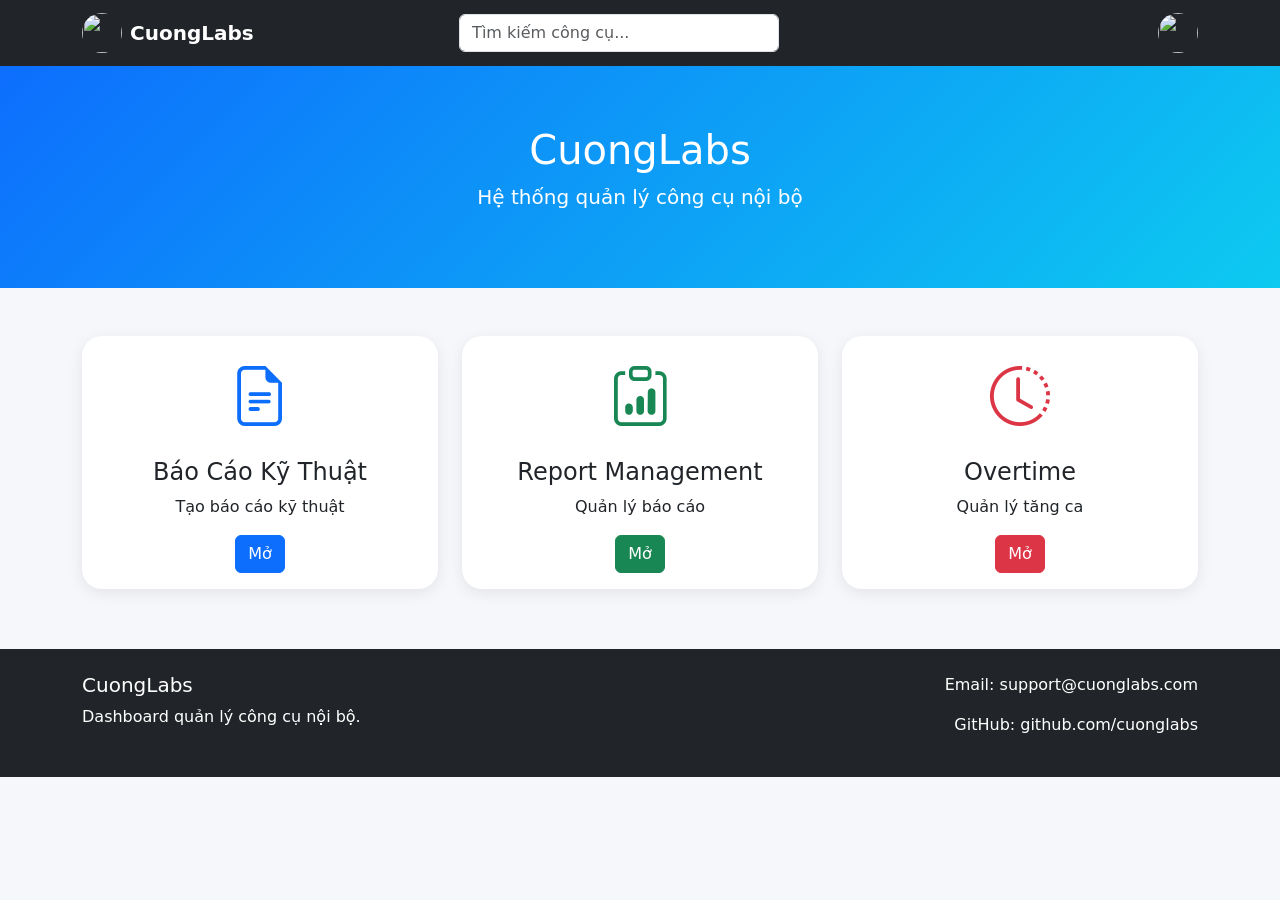
==== commit 54d7d46d: "Update index.html" ====
--- a/index.html
+++ b/index.html
@@ -1,345 +1,680 @@
 <!DOCTYPE html>
-<html lang="vi">
+<html lang="vi" data-bs-theme="light">
 <head>
-    <meta charset="UTF-8">
-    <meta name="viewport" content="width=device-width, initial-scale=1.0">
-
-    <title>CuongLabs Dashboard</title>
-
-    <!-- Favicon -->
-    <link rel="icon" href="https://raw.githubusercontent.com/cuonglabs/tools/main/favicon.ico">
-
-    <!-- Bootstrap 5 -->
-    <link href="https://cdn.jsdelivr.net/npm/bootstrap@5.3.3/dist/css/bootstrap.min.css" rel="stylesheet">
-
-    <!-- Bootstrap Icons -->
-    <link href="https://cdn.jsdelivr.net/npm/bootstrap-icons@1.11.3/font/bootstrap-icons.min.css" rel="stylesheet">
-
-    <style>
-        body{
-            background:#f8f9fa;
-            min-height:100vh;
-            display:flex;
-            flex-direction:column;
-        }
-
-        .navbar-brand img{
-            height:40px;
-            width:40px;
-            margin-right:10px;
-        }
-
-        .hero{
-            background:linear-gradient(135deg,#0d6efd,#0dcaf0);
-            color:white;
-            padding:60px 0;
-            text-align:center;
-        }
-
-        .hero h1{
-            font-weight:700;
-        }
-
-        .tool-card{
-            transition:all .3s ease;
-            border:none;
-            border-radius:15px;
-            overflow:hidden;
-            box-shadow:0 4px 15px rgba(0,0,0,.08);
-        }
-
-        .tool-card:hover{
-            transform:translateY(-8px);
-            box-shadow:0 10px 25px rgba(0,0,0,.15);
-        }
-
-        .tool-icon{
-            font-size:4rem;
-            color:#0d6efd;
-        }
-
-        .card-body{
-            padding:30px;
-        }
-
-        .btn-open{
-            width:100%;
-        }
-
-        footer{
-            margin-top:auto;
-            background:#212529;
-            color:white;
-        }
-
-        .footer-link{
-            color:#adb5bd;
-            text-decoration:none;
-        }
-
-        .footer-link:hover{
-            color:white;
-        }
-
-        .contact-box{
-            background:white;
-            border-radius:15px;
-            padding:20px;
-            box-shadow:0 4px 15px rgba(0,0,0,.08);
-        }
-    </style>
+<meta charset="UTF-8">
+<meta name="viewport" content="width=device-width, initial-scale=1">
+
+<title>CuongLabs</title>
+
+<link rel="icon"
+href="https://raw.githubusercontent.com/cuonglabs/tools/main/favicon.ico">
+
+<link href="https://cdn.jsdelivr.net/npm/bootstrap@5.3.3/dist/css/bootstrap.min.css"
+rel="stylesheet">
+
+<link href="https://cdn.jsdelivr.net/npm/bootstrap-icons@1.11.3/font/bootstrap-icons.min.css"
+rel="stylesheet">
+
+<style>
+
+body{
+    min-height:100vh;
+    background:#f5f7fa;
+    transition:.3s;
+    background-size:cover;
+    background-position:center;
+    background-repeat:no-repeat;
+}
+
+.navbar-brand img{
+    width:40px;
+    height:40px;
+    border-radius:50%;
+}
+
+.hero{
+    background:linear-gradient(135deg,#0d6efd,#0dcaf0);
+    color:white;
+    padding:60px 0;
+}
+
+.tool-card{
+    transition:.3s;
+    border:none;
+    border-radius:20px;
+    overflow:hidden;
+    box-shadow:0 4px 15px rgba(0,0,0,.08);
+}
+
+.tool-card:hover{
+    transform:translateY(-8px);
+}
+
+.tool-icon{
+    font-size:60px;
+}
+
+.avatar{
+    width:40px;
+    height:40px;
+    border-radius:50%;
+    object-fit:cover;
+    cursor:pointer;
+}
+
+.search-box{
+    width:320px;
+    position:relative;
+}
+
+@media(max-width:991px){
+
+.search-box{
+    width:100%;
+    margin-top:10px;
+}
+
+}
+
+.search-result{
+    position:absolute;
+    top:100%;
+    left:0;
+    right:0;
+    z-index:9999;
+    display:none;
+}
+
+.search-result.show{
+    display:block;
+}
+
+footer{
+    margin-top:60px;
+}
+
+</style>
 </head>
+
 <body>
 
-<!-- HEADER -->
 <nav class="navbar navbar-expand-lg navbar-dark bg-dark sticky-top">
-    <div class="container">
-
-        <a class="navbar-brand d-flex align-items-center" href="#">
-            <img src="https://raw.githubusercontent.com/cuonglabs/tools/main/favicon.ico"
-                 alt="CuongLabs Logo">
-            <strong>CuongLabs Dashboard</strong>
-        </a>
-
-        <button class="navbar-toggler"
-                type="button"
-                data-bs-toggle="collapse"
-                data-bs-target="#navbarContent">
-
-            <span class="navbar-toggler-icon"></span>
-        </button>
-
-        <div class="collapse navbar-collapse"
-             id="navbarContent">
-
-            <ul class="navbar-nav ms-auto">
-                <li class="nav-item">
-                    <a class="nav-link" href="#tools">Công cụ</a>
-                </li>
-
-                <li class="nav-item">
-                    <a class="nav-link" href="#about">Giới thiệu</a>
-                </li>
-
-                <li class="nav-item">
-                    <a class="nav-link" href="#contact">Liên hệ</a>
-                </li>
-            </ul>
-
-        </div>
-    </div>
+
+<div class="container">
+
+<a class="navbar-brand d-flex align-items-center"
+href="#">
+
+<img
+src="https://raw.githubusercontent.com/cuonglabs/tools/main/favicon.ico">
+
+<span class="ms-2 fw-bold">
+CuongLabs
+</span>
+
+</a>
+
+<button class="navbar-toggler"
+data-bs-toggle="collapse"
+data-bs-target="#navbarContent">
+
+<span class="navbar-toggler-icon"></span>
+
+</button>
+
+<div class="collapse navbar-collapse"
+id="navbarContent">
+
+<div class="mx-auto search-box">
+
+<input
+id="searchInput"
+class="form-control"
+placeholder="Tìm kiếm công cụ...">
+
+<div
+id="searchResult"
+class="dropdown-menu search-result">
+</div>
+
+</div>
+
+<ul class="navbar-nav ms-auto align-items-center">
+
+<li class="nav-item dropdown">
+
+<img
+id="avatar"
+class="avatar dropdown-toggle"
+data-bs-toggle="dropdown"
+src="https://ui-avatars.com/api/?name=User&background=0d6efd&color=fff">
+
+<ul class="dropdown-menu dropdown-menu-end">
+
+<li>
+<h6 class="dropdown-header">
+Người dùng
+</h6>
+</li>
+
+<li>
+<a class="dropdown-item"
+href="#"
+onclick="login()">
+<i class="bi bi-box-arrow-in-right"></i>
+Đăng nhập
+</a>
+</li>
+
+<li>
+<a class="dropdown-item"
+href="#"
+onclick="logout()">
+<i class="bi bi-box-arrow-right"></i>
+Đăng xuất
+</a>
+</li>
+
+<li>
+<hr class="dropdown-divider">
+</li>
+
+<li>
+<a class="dropdown-item"
+href="#"
+data-bs-toggle="modal"
+data-bs-target="#settingsModal">
+<i class="bi bi-gear"></i>
+Thiết lập
+</a>
+</li>
+
+</ul>
+
+</li>
+
+</ul>
+
+</div>
+</div>
 </nav>
 
-<!-- HERO -->
-<section class="hero">
-    <div class="container">
-        <h1>CuongLabs Tools Dashboard</h1>
-        <p class="lead">
-            Hệ thống quản lý báo cáo, đăng nhập và theo dõi sự cố kỹ thuật.
-        </p>
-    </div>
-</section>
-
-<!-- TOOLS -->
-<section class="py-5" id="tools">
-    <div class="container">
-
-        <div class="row g-4">
-
-            <!-- Tool 1 -->
-            <div class="col-lg-4 col-md-6">
-                <div class="card tool-card h-100">
-
-                    <div class="card-body text-center">
-
-                        <i class="bi bi-file-earmark-text tool-icon"></i>
-
-                        <h4 class="mt-3">
-                            Báo Cáo Kỹ Thuật
-                        </h4>
-
-                        <p class="text-muted">
-                            Tạo và quản lý các báo cáo kỹ thuật.
-                        </p>
-
-                        <a href="https://cuonglabs.github.io/tools/trouble/bao-cao-ky-thuat.html"
-                           target="_blank"
-                           class="btn btn-primary btn-open">
-
-                            <i class="bi bi-box-arrow-up-right"></i>
-                            Mở công cụ
-                        </a>
-
-                    </div>
-                </div>
-            </div>
-
-            <!-- Tool 2 -->
-            <div class="col-lg-4 col-md-6">
-                <div class="card tool-card h-100">
-
-                    <div class="card-body text-center">
-
-                        <i class="bi bi-person-lock tool-icon"></i>
-
-                        <h4 class="mt-3">
-                            Đăng Nhập Hệ Thống
-                        </h4>
-
-                        <p class="text-muted">
-                            Xác thực tài khoản người dùng.
-                        </p>
-
-                        <a href="https://cuonglabs.github.io/tools/auth/login.html"
-                           target="_blank"
-                           class="btn btn-success btn-open">
-
-                            <i class="bi bi-box-arrow-up-right"></i>
-                            Mở công cụ
-                        </a>
-
-                    </div>
-                </div>
-            </div>
-
-            <!-- Tool 3 -->
-            <div class="col-lg-4 col-md-6">
-                <div class="card tool-card h-100">
-
-                    <div class="card-body text-center">
-
-                        <i class="bi bi-clipboard-data tool-icon"></i>
-
-                        <h4 class="mt-3">
-                            Report Management
-                        </h4>
-
-                        <p class="text-muted">
-                            Quản lý, theo dõi và tra cứu báo cáo.
-                        </p>
-
-                        <a href="https://cuonglabs.github.io/tools/trouble/report-management.html"
-                           target="_blank"
-                           class="btn btn-warning btn-open">
-
-                            <i class="bi bi-box-arrow-up-right"></i>
-                            Mở công cụ
-                        </a>
-
-                    </div>
-                </div>
-            </div>
-
-        </div>
-
-    </div>
-</section>
-
-<!-- ABOUT -->
-<section id="about" class="py-5 bg-white">
-    <div class="container">
-
-        <div class="row">
-
-            <div class="col-lg-8 mx-auto text-center">
-
-                <h2>Giới Thiệu</h2>
-
-                <p class="text-muted">
-                    CuongLabs Dashboard là cổng truy cập tập trung cho các công cụ hỗ trợ
-                    quản lý sự cố, báo cáo kỹ thuật, theo dõi hệ thống và quản trị người dùng.
-                </p>
-
-            </div>
-
-        </div>
-
-    </div>
-</section>
-
-<!-- CONTACT -->
-<section id="contact" class="py-5">
-    <div class="container">
-
-        <div class="contact-box">
-
-            <div class="row">
-
-                <div class="col-md-6">
-                    <h4>
-                        <i class="bi bi-person-circle"></i>
-                        Thông Tin Liên Hệ
-                    </h4>
-
-                    <hr>
-
-                    <p>
-                        <strong>Nguyễn Văn Cường</strong>
-                    </p>
-
-                    <p>
-                        <i class="bi bi-envelope-fill"></i>
-                        Email:
-                        <a href="mailto:cuong@cuonglabs.com">
-                            cuong@cuonglabs.com
-                        </a>
-                    </p>
-
-                    <p>
-                        <i class="bi bi-globe"></i>
-                        Website:
-                        <a href="https://github.com/cuonglabs"
-                           target="_blank">
-                            github.com/cuonglabs
-                        </a>
-                    </p>
-                </div>
-
-                <div class="col-md-6">
-                    <h4>
-                        <i class="bi bi-info-circle-fill"></i>
-                        Hệ Thống
-                    </h4>
-
-                    <hr>
-
-                    <p>✔ Bootstrap 5 Responsive</p>
-                    <p>✔ Mobile Friendly</p>
-                    <p>✔ Laptop/Desktop Friendly</p>
-                    <p>✔ GitHub Pages Ready</p>
-                </div>
-
-            </div>
-
-        </div>
-
-    </div>
-</section>
-
-<!-- FOOTER -->
-<footer class="py-4">
-    <div class="container text-center">
-
-        <img
-            src="https://raw.githubusercontent.com/cuonglabs/tools/main/favicon.ico"
-            width="40"
-            class="mb-2"
-            alt="logo">
-
-        <h5>CuongLabs Dashboard</h5>
-
-        <p class="mb-1">
-            Quản lý báo cáo và hệ thống nội bộ
-        </p>
-
-        <small class="text-secondary">
-            © 2026 CuongLabs. All Rights Reserved.
-        </small>
-
-    </div>
+<div class="hero">
+
+<div class="container text-center">
+
+<h1>CuongLabs</h1>
+
+<p class="lead">
+Hệ thống quản lý công cụ nội bộ
+</p>
+
+</div>
+
+</div>
+
+<div class="container my-5">
+
+<div class="row g-4">
+
+<div class="col-lg-4"
+id="tool-report">
+
+<div class="card tool-card h-100">
+
+<div class="card-body text-center">
+
+<i class="bi bi-file-earmark-text text-primary tool-icon"></i>
+
+<h4 class="mt-3">
+Báo Cáo Kỹ Thuật
+</h4>
+
+<p>
+Tạo báo cáo kỹ thuật
+</p>
+
+<a
+href="https://cuonglabs.github.io/tools/trouble/bao-cao-ky-thuat.html"
+target="_blank"
+class="btn btn-primary">
+
+Mở
+
+</a>
+
+</div>
+</div>
+</div>
+
+<div class="col-lg-4"
+id="tool-management">
+
+<div class="card tool-card h-100">
+
+<div class="card-body text-center">
+
+<i class="bi bi-clipboard-data tool-icon text-success"></i>
+
+<h4 class="mt-3">
+Report Management
+</h4>
+
+<p>
+Quản lý báo cáo
+</p>
+
+<a
+href="https://cuonglabs.github.io/tools/trouble/report-management.html"
+target="_blank"
+class="btn btn-success">
+
+Mở
+
+</a>
+
+</div>
+</div>
+</div>
+
+<div class="col-lg-4"
+id="tool-overtime">
+
+<div class="card tool-card h-100">
+
+<div class="card-body text-center">
+
+<i class="bi bi-clock-history text-danger tool-icon"></i>
+
+<h4 class="mt-3">
+Overtime
+</h4>
+
+<p>
+Quản lý tăng ca
+</p>
+
+<a
+href="https://cuonglabs.github.io/tools/overtime/"
+target="_blank"
+class="btn btn-danger">
+
+Mở
+
+</a>
+
+</div>
+</div>
+</div>
+
+</div>
+
+</div>
+
+<footer class="bg-dark text-white py-4">
+
+<div class="container">
+
+<div class="row">
+
+<div class="col-md-6">
+
+<h5>CuongLabs</h5>
+
+<p>
+Dashboard quản lý công cụ nội bộ.
+</p>
+
+</div>
+
+<div class="col-md-6 text-md-end">
+
+<p>
+Email:
+support@cuonglabs.com
+</p>
+
+<p>
+GitHub:
+github.com/cuonglabs
+</p>
+
+</div>
+
+</div>
+
+</div>
+
 </footer>
 
+<div class="modal fade"
+id="settingsModal">
+
+<div class="modal-dialog">
+
+<div class="modal-content">
+
+<div class="modal-header">
+
+<h5 class="modal-title">
+Thiết lập
+</h5>
+
+<button
+class="btn-close"
+data-bs-dismiss="modal">
+</button>
+
+</div>
+
+<div class="modal-body">
+
+<div class="form-check mb-3">
+
+<input
+type="checkbox"
+class="form-check-input"
+id="rememberLogin">
+
+<label class="form-check-label">
+Ghi nhớ đăng nhập
+</label>
+
+</div>
+
+<div class="form-check mb-3">
+
+<input
+type="checkbox"
+class="form-check-input"
+id="darkMode">
+
+<label class="form-check-label">
+Dark Mode
+</label>
+
+</div>
+
+<hr>
+
+<label class="form-label">
+
+Ảnh nền
+
+</label>
+
+<input
+type="file"
+id="backgroundFile"
+accept="image/*"
+class="form-control">
+
+<hr>
+
+<label class="form-label">
+
+Ảnh đại diện
+
+</label>
+
+<input
+type="file"
+id="avatarFile"
+accept="image/*"
+class="form-control">
+
+</div>
+
+<div class="modal-footer">
+
+<button
+class="btn btn-secondary"
+onclick="resetSettings()">
+
+Mặc định
+
+</button>
+
+<button
+class="btn btn-primary"
+onclick="saveSettings()">
+
+Lưu
+
+</button>
+
+</div>
+
+</div>
+</div>
+</div>
+
 <script src="https://cdn.jsdelivr.net/npm/bootstrap@5.3.3/dist/js/bootstrap.bundle.min.js"></script>
+
+<script>
+
+const searchableItems=[
+{
+name:"Báo Cáo Kỹ Thuật",
+target:"#tool-report"
+},
+{
+name:"Report Management",
+target:"#tool-management"
+},
+{
+name:"Overtime",
+target:"#tool-overtime"
+}
+];
+
+const input=document.getElementById("searchInput");
+const result=document.getElementById("searchResult");
+
+let timer;
+
+input.addEventListener("input",()=>{
+
+clearTimeout(timer);
+
+timer=setTimeout(searchData,300);
+
+});
+
+function searchData(){
+
+const keyword=input.value.toLowerCase().trim();
+
+result.innerHTML="";
+
+if(!keyword){
+
+result.classList.remove("show");
+
+return;
+
+}
+
+const rows=searchableItems.filter(x=>
+x.name.toLowerCase().includes(keyword));
+
+rows.slice(0,10).forEach(item=>{
+
+const a=document.createElement("a");
+
+a.className="dropdown-item";
+
+a.href="#";
+
+a.innerText=item.name;
+
+a.onclick=e=>{
+
+e.preventDefault();
+
+result.classList.remove("show");
+
+document
+.querySelector(item.target)
+.scrollIntoView({
+behavior:"smooth"
+});
+
+};
+
+result.appendChild(a);
+
+});
+
+if(rows.length){
+
+result.classList.add("show");
+
+}else{
+
+result.classList.remove("show");
+
+}
+
+}
+
+function saveSettings(){
+
+const darkMode=
+document.getElementById("darkMode").checked;
+
+const remember=
+document.getElementById("rememberLogin").checked;
+
+localStorage.setItem(
+"darkMode",
+darkMode
+);
+
+localStorage.setItem(
+"rememberLogin",
+remember
+);
+
+document.documentElement.setAttribute(
+"data-bs-theme",
+darkMode ? "dark":"light"
+);
+
+alert("Đã lưu");
+
+}
+
+function resetSettings(){
+
+localStorage.clear();
+
+location.reload();
+
+}
+
+document.getElementById("backgroundFile")
+.addEventListener("change",function(){
+
+const file=this.files[0];
+
+if(!file)return;
+
+const reader=new FileReader();
+
+reader.onload=e=>{
+
+localStorage.setItem(
+"background",
+e.target.result
+);
+
+document.body.style.backgroundImage=
+`url(${e.target.result})`;
+
+};
+
+reader.readAsDataURL(file);
+
+});
+
+document.getElementById("avatarFile")
+.addEventListener("change",function(){
+
+const file=this.files[0];
+
+if(!file)return;
+
+const reader=new FileReader();
+
+reader.onload=e=>{
+
+localStorage.setItem(
+"avatar",
+e.target.result
+);
+
+document.getElementById("avatar").src=
+e.target.result;
+
+};
+
+reader.readAsDataURL(file);
+
+});
+
+function loadSettings(){
+
+const bg=
+localStorage.getItem("background");
+
+if(bg){
+
+document.body.style.backgroundImage=
+`url(${bg})`;
+
+}
+
+const avatar=
+localStorage.getItem("avatar");
+
+if(avatar){
+
+document.getElementById("avatar").src=
+avatar;
+
+}
+
+const darkMode=
+localStorage.getItem("darkMode")==="true";
+
+document.getElementById(
+"darkMode"
+).checked=darkMode;
+
+document.documentElement
+.setAttribute(
+"data-bs-theme",
+darkMode?"dark":"light"
+);
+
+}
+
+function login(){
+
+alert("Tích hợp login.html tại đây");
+
+}
+
+function logout(){
+
+alert("Đã đăng xuất");
+
+}
+
+loadSettings();
+
+</script>
 
 </body>
 </html>
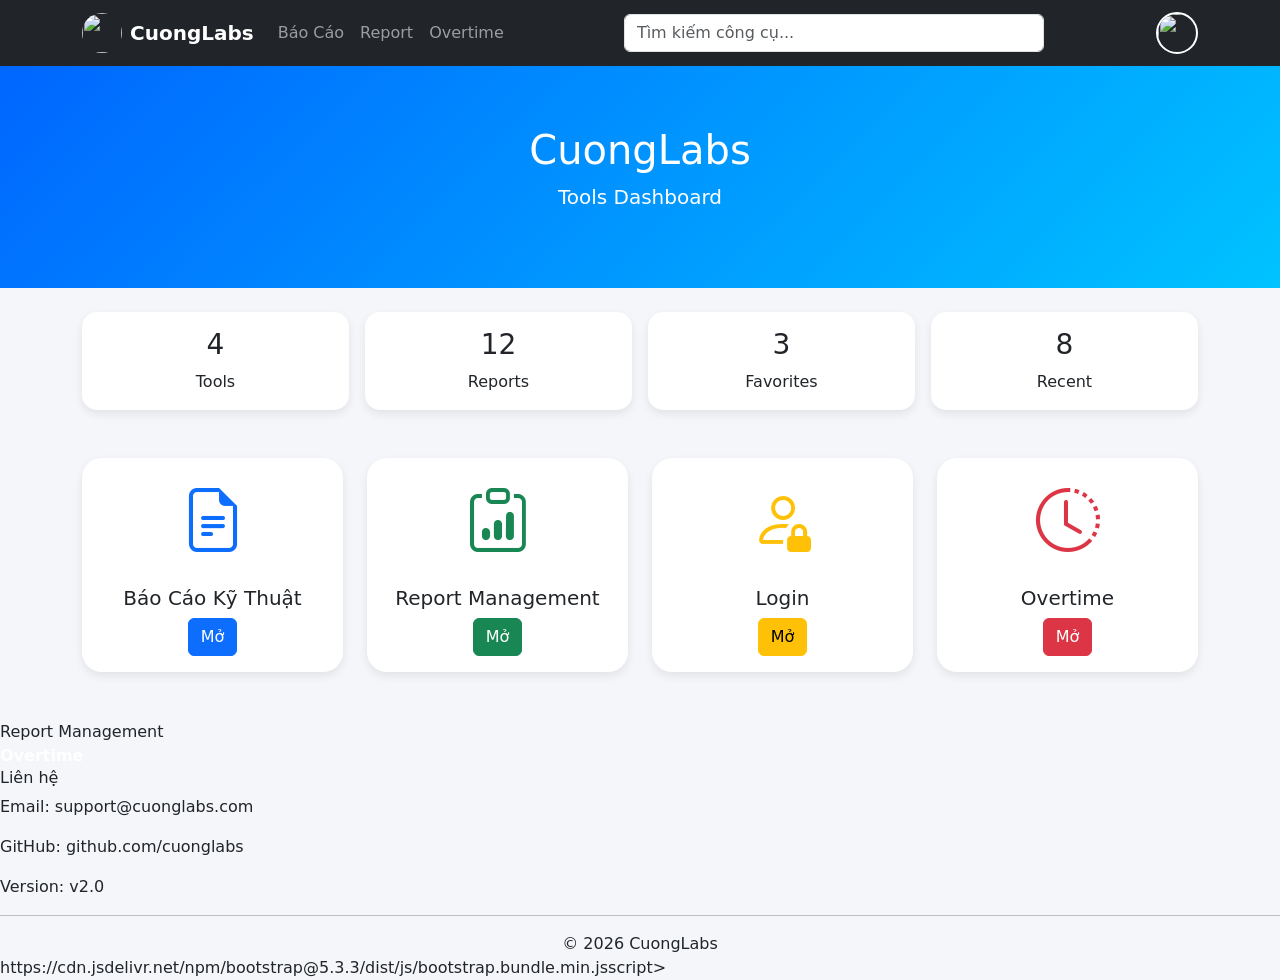
==== commit bc14e80b: "Update index.html" ====
--- a/index.html
+++ b/index.html
@@ -2,95 +2,106 @@
 <html lang="vi" data-bs-theme="light">
 <head>
 <meta charset="UTF-8">
-<meta name="viewport" content="width=device-width, initial-scale=1">
+<meta name="viewport" content="width=device-width,initial-scale=1">
 
 <title>CuongLabs</title>
 
 <link rel="icon"
 href="https://raw.githubusercontent.com/cuonglabs/tools/main/favicon.ico">
 
-<link href="https://cdn.jsdelivr.net/npm/bootstrap@5.3.3/dist/css/bootstrap.min.css"
-rel="stylesheet">
-
-<link href="https://cdn.jsdelivr.net/npm/bootstrap-icons@1.11.3/font/bootstrap-icons.min.css"
-rel="stylesheet">
+<link href="https://cdn.jsdelivr.net/npm/bootstrap@5.3.3/dist/css/bootstrap.min.css" rel="stylesheet">
+
+<link href="https://cdn.jsdelivr.net/npm/bootstrap-icons@1.11.3/font/bootstrap-icons.min.css" rel="stylesheet">
 
 <style>
 
+:root{
+--primary:#0d6efd;
+}
+
 body{
-    min-height:100vh;
-    background:#f5f7fa;
-    transition:.3s;
-    background-size:cover;
-    background-position:center;
-    background-repeat:no-repeat;
-}
+background:#f4f6f9;
+min-height:100vh;
+display:flex;
+flex-direction:column;
+transition:.3s;
+background-size:cover;
+background-position:center;
+}
+
+/* Header */
 
 .navbar-brand img{
-    width:40px;
-    height:40px;
-    border-radius:50%;
+width:40px;
+height:40px;
+border-radius:50%;
+}
+
+.search-wrapper{
+max-width:420px;
+width:100%;
+position:relative;
+}
+
+#searchResult{
+position:absolute;
+left:0;
+right:0;
+top:100%;
+display:none;
+z-index:2000;
+max-height:350px;
+overflow:auto;
+}
+
+#searchResult.show{
+display:block;
+}
+
+.avatar{
+width:42px;
+height:42px;
+border-radius:50%;
+object-fit:cover;
+border:2px solid #fff;
+cursor:pointer;
 }
 
 .hero{
-    background:linear-gradient(135deg,#0d6efd,#0dcaf0);
-    color:white;
-    padding:60px 0;
+padding:60px 0;
+background:
+linear-gradient(135deg,#0066ff,#00c3ff);
+color:white;
+}
+
+.kpi-card{
+border:none;
+border-radius:15px;
+box-shadow:0 4px 10px rgba(0,0,0,.08);
 }
 
 .tool-card{
-    transition:.3s;
-    border:none;
-    border-radius:20px;
-    overflow:hidden;
-    box-shadow:0 4px 15px rgba(0,0,0,.08);
+border:none;
+border-radius:20px;
+transition:.3s;
+box-shadow:0 4px 10px rgba(0,0,0,.08);
 }
 
 .tool-card:hover{
-    transform:translateY(-8px);
+transform:translateY(-8px);
 }
 
 .tool-icon{
-    font-size:60px;
-}
-
-.avatar{
-    width:40px;
-    height:40px;
-    border-radius:50%;
-    object-fit:cover;
-    cursor:pointer;
-}
-
-.search-box{
-    width:320px;
-    position:relative;
-}
-
-@media(max-width:991px){
-
-.search-box{
-    width:100%;
-    margin-top:10px;
-}
-
-}
-
-.search-result{
-    position:absolute;
-    top:100%;
-    left:0;
-    right:0;
-    z-index:9999;
-    display:none;
-}
-
-.search-result.show{
-    display:block;
+font-size:4rem;
 }
 
 footer{
-    margin-top:60px;
+margin-top:auto;
+}
+
+.quick-link{
+text-decoration:none;
+font-weight:600;
 }
 
 </style>
@@ -98,15 +109,16 @@
 
 <body>
 
+<!-- HEADER -->
+
 <nav class="navbar navbar-expand-lg navbar-dark bg-dark sticky-top">
 
 <div class="container">
 
-<a class="navbar-brand d-flex align-items-center"
-href="#">
-
-<img
-src="https://raw.githubusercontent.com/cuonglabs/tools/main/favicon.ico">
+<a href="#"
+class="navbar-brand d-flex align-items-center">
+
+<img src="https://raw.githubusercontent.com/cuonglabs/tools/main/favicon.ico">
 
 <span class="ms-2 fw-bold">
 CuongLabs
@@ -116,16 +128,41 @@
 
 <button class="navbar-toggler"
 data-bs-toggle="collapse"
-data-bs-target="#navbarContent">
+data-bs-target="#navbarMain">
 
 <span class="navbar-toggler-icon"></span>
 
 </button>
 
-<div class="collapse navbar-collapse"
-id="navbarContent">
-
-<div class="mx-auto search-box">
+<div id="navbarMain"
+class="collapse navbar-collapse">
+
+<ul class="navbar-nav me-3">
+
+<li class="nav-item">
+<a class="nav-link"
+href="#tool-report">
+Báo Cáo
+</a>
+</li>
+
+<li class="nav-item">
+<a class="nav-link"
+href="#tool-management">
+Report
+</a>
+</li>
+
+<li class="nav-item">
+<a class="nav-link"
+href="#tool-overtime">
+Overtime
+</a>
+</li>
+
+</ul>
+
+<div class="search-wrapper mx-auto">
 
 <input
 id="searchInput"
@@ -134,110 +171,183 @@
 
 <div
 id="searchResult"
-class="dropdown-menu search-result">
-</div>
-
-</div>
-
-<ul class="navbar-nav ms-auto align-items-center">
-
-<li class="nav-item dropdown">
+class="dropdown-menu w-100">
+</div>
+
+</div>
+
+<div class="dropdown ms-3">
+
+<a
+href="#"
+data-bs-toggle="dropdown">
 
 <img
 id="avatar"
-class="avatar dropdown-toggle"
-data-bs-toggle="dropdown"
-src="https://ui-avatars.com/api/?name=User&background=0d6efd&color=fff">
+class="avatar"
+src="https://ui-avatars.com/api/?name=User">
+
+</a>
 
 <ul class="dropdown-menu dropdown-menu-end">
 
 <li>
 <h6 class="dropdown-header">
-Người dùng
+Nguyen Van Cuong
 </h6>
 </li>
 
 <li>
 <a class="dropdown-item"
-href="#"
-onclick="login()">
+href="https://cuonglabs.github.io/tools/auth/login.html">
+
 <i class="bi bi-box-arrow-in-right"></i>
 Đăng nhập
+
 </a>
 </li>
 
 <li>
 <a class="dropdown-item"
-href="#"
-onclick="logout()">
+href="#">
+
 <i class="bi bi-box-arrow-right"></i>
 Đăng xuất
+
 </a>
 </li>
 
-<li>
-<hr class="dropdown-divider">
-</li>
+<li><hr></li>
 
 <li>
 <a class="dropdown-item"
-href="#"
 data-bs-toggle="modal"
-data-bs-target="#settingsModal">
+data-bs-target="#settingModal"
+href="#">
+
 <i class="bi bi-gear"></i>
 Thiết lập
+
 </a>
 </li>
 
 </ul>
 
-</li>
-
-</ul>
+</div>
 
 </div>
 </div>
 </nav>
 
-<div class="hero">
+<!-- HERO -->
+
+<section class="hero">
 
 <div class="container text-center">
 
 <h1>CuongLabs</h1>
 
 <p class="lead">
-Hệ thống quản lý công cụ nội bộ
+Tools Dashboard
 </p>
 
 </div>
 
-</div>
+</section>
+
+<!-- KPI -->
+
+<div class="container mt-4">
+
+<div class="row g-3">
+
+<div class="col-md-3">
+<div class="card kpi-card">
+<div class="card-body text-center">
+<h3>4</h3>
+Tools
+</div>
+</div>
+</div>
+
+<div class="col-md-3">
+<div class="card kpi-card">
+<div class="card-body text-center">
+<h3>12</h3>
+Reports
+</div>
+</div>
+</div>
+
+<div class="col-md-3">
+<div class="card kpi-card">
+<div class="card-body text-center">
+<h3>3</h3>
+Favorites
+</div>
+</div>
+</div>
+
+<div class="col-md-3">
+<div class="card kpi-card">
+<div class="card-body text-center">
+<h3>8</h3>
+Recent
+</div>
+</div>
+</div>
+
+</div>
+
+</div>
+
+<!-- TOOLS -->
 
 <div class="container my-5">
 
 <div class="row g-4">
 
-<div class="col-lg-4"
-id="tool-report">
-
-<div class="card tool-card h-100">
-
-<div class="card-body text-center">
-
-<i class="bi bi-file-earmark-text text-primary tool-icon"></i>
-
-<h4 class="mt-3">
+<div class="col-md-3" id="tool-report">
+
+<div class="card tool-card">
+
+<div class="card-body text-center">
+
+<i class="bi bi-file-earmark-text tool-icon text-primary"></i>
+
+<h5 class="mt-3">
 Báo Cáo Kỹ Thuật
-</h4>
-
-<p>
-Tạo báo cáo kỹ thuật
-</p>
+</h5>
 
 <a
+target="_blank"
 href="https://cuonglabs.github.io/tools/trouble/bao-cao-ky-thuat.html"
+class="btn btn-primary">
+
+Mở
+
+</a>
+
+</div>
+</div>
+</div>
+
+<div class="col-md-3" id="tool-management">
+
+<div class="card tool-card">
+
+<div class="card-body text-center">
+
+<i class="bi bi-clipboard-data tool-icon text-success"></i>
+
+<h5 class="mt-3">
+Report Management
+</h5>
+
+<a
 target="_blank"
-class="btn btn-primary">
+href="https://cuonglabs.github.io/tools/trouble/report-management.html"
+class="btn btn-success">
 
 Mở
 
@@ -247,27 +357,22 @@
 </div>
 </div>
 
-<div class="col-lg-4"
-id="tool-management">
-
-<div class="card tool-card h-100">
-
-<div class="card-body text-center">
-
-<i class="bi bi-clipboard-data tool-icon text-success"></i>
-
-<h4 class="mt-3">
-Report Management
-</h4>
-
-<p>
-Quản lý báo cáo
-</p>
+<div class="col-md-3">
+
+<div class="card tool-card">
+
+<div class="card-body text-center">
+
+<i class="bi bi-person-lock tool-icon text-warning"></i>
+
+<h5 class="mt-3">
+Login
+</h5>
 
 <a
-href="https://cuonglabs.github.io/tools/trouble/report-management.html"
 target="_blank"
-class="btn btn-success">
+href="https://cuonglabs.github.io/tools/auth/login.html"
+class="btn btn-warning">
 
 Mở
 
@@ -277,26 +382,21 @@
 </div>
 </div>
 
-<div class="col-lg-4"
-id="tool-overtime">
-
-<div class="card tool-card h-100">
-
-<div class="card-body text-center">
-
-<i class="bi bi-clock-history text-danger tool-icon"></i>
-
-<h4 class="mt-3">
+<div class="col-md-3" id="tool-overtime">
+
+<div class="card tool-card">
+
+<div class="card-body text-center">
+
+<i class="bi bi-clock-history tool-icon text-danger"></i>
+
+<h5 class="mt-3">
 Overtime
-</h4>
-
-<p>
-Quản lý tăng ca
-</p>
+</h5>
 
 <a
+target="_blank"
 href="https://cuonglabs.github.io/tools/overtime/"
-target="_blank"
 class="btn btn-danger">
 
 Mở
@@ -311,44 +411,9 @@
 
 </div>
 
-<footer class="bg-dark text-white py-4">
-
-<div class="container">
-
-<div class="row">
-
-<div class="col-md-6">
-
-<h5>CuongLabs</h5>
-
-<p>
-Dashboard quản lý công cụ nội bộ.
-</p>
-
-</div>
-
-<div class="col-md-6 text-md-end">
-
-<p>
-Email:
-support@cuonglabs.com
-</p>
-
-<p>
-GitHub:
-github.com/cuonglabs
-</p>
-
-</div>
-
-</div>
-
-</div>
-
-</footer>
-
-<div class="modal fade"
-id="settingsModal">
+<!-- SETTINGS -->
+
+<div class="modal fade" id="settingModal">
 
 <div class="modal-dialog">
 
@@ -356,9 +421,7 @@
 
 <div class="modal-header">
 
-<h5 class="modal-title">
-Thiết lập
-</h5>
+<h5>Thiết lập</h5>
 
 <button
 class="btn-close"
@@ -372,9 +435,9 @@
 <div class="form-check mb-3">
 
 <input
-type="checkbox"
+id="rememberLogin"
 class="form-check-input"
-id="rememberLogin">
+type="checkbox">
 
 <label class="form-check-label">
 Ghi nhớ đăng nhập
@@ -385,9 +448,9 @@
 <div class="form-check mb-3">
 
 <input
-type="checkbox"
+id="darkMode"
 class="form-check-input"
-id="darkMode">
+type="checkbox">
 
 <label class="form-check-label">
 Dark Mode
@@ -397,30 +460,20 @@
 
 <hr>
 
-<label class="form-label">
-
-Ảnh nền
-
-</label>
+<label>Ảnh nền</label>
 
 <input
 type="file"
 id="backgroundFile"
-accept="image/*"
 class="form-control">
 
 <hr>
 
-<label class="form-label">
-
-Ảnh đại diện
-
-</label>
+<label>Avatar</label>
 
 <input
 type="file"
 id="avatarFile"
-accept="image/*"
 class="form-control">
 
 </div>
@@ -429,15 +482,15 @@
 
 <button
 class="btn btn-secondary"
-onclick="resetSettings()">
-
-Mặc định
+onclick="localStorage.clear();location.reload();">
+
+Reset
 
 </button>
 
 <button
 class="btn btn-primary"
-onclick="saveSettings()">
+onclick="saveSetting()">
 
 Lưu
 
@@ -446,14 +499,53 @@
 </div>
 
 </div>
-</div>
-</div>
-
-<script src="https://cdn.jsdelivr.net/npm/bootstrap@5.3.3/dist/js/bootstrap.bundle.min.js"></script>
+
+</div>
+
+</div>
+
+<!-- FOOTER -->
+
+<footermanagement.html">
+Report Management
+</a>
+
+<a class="d-block text-white quick-link"
+href="https://cuonglabs.github.io/tools/overtime/">
+Overtime
+</a>
+
+</div>
+
+<div class="col-md-4">
+
+<h6>Liên hệ</h6>
+
+<p>Email: support@cuonglabs.com</p>
+
+<p>GitHub: github.com/cuonglabs</p>
+
+<p>Version: v2.0</p>
+
+</div>
+
+</div>
+
+<hr>
+
+<div class="text-center">
+© 2026 CuongLabs
+</div>
+
+</div>
+
+</footer>
+
+https://cdn.jsdelivr.net/npm/bootstrap@5.3.3/dist/js/bootstrap.bundle.min.jsscript>
 
 <script>
 
-const searchableItems=[
+const items=[
 {
 name:"Báo Cáo Kỹ Thuật",
 target:"#tool-report"
@@ -477,202 +569,81 @@
 
 clearTimeout(timer);
 
-timer=setTimeout(searchData,300);
-
-});
-
-function searchData(){
-
-const keyword=input.value.toLowerCase().trim();
+timer=setTimeout(()=>{
+
+const keyword=input.value.toLowerCase();
 
 result.innerHTML="";
 
 if(!keyword){
 
 result.classList.remove("show");
-
 return;
 
 }
 
-const rows=searchableItems.filter(x=>
-x.name.toLowerCase().includes(keyword));
-
-rows.slice(0,10).forEach(item=>{
+items.filter(x=>x.name.toLowerCase().includes(keyword))
+.slice(0,10)
+.forEach(x=>{
 
 const a=document.createElement("a");
 
 a.className="dropdown-item";
-
 a.href="#";
-
-a.innerText=item.name;
-
-a.onclick=e=>{
+a.innerText=x.name;
+
+a.onclick=(e)=>{
 
 e.preventDefault();
 
-result.classList.remove("show");
-
-document
-.querySelector(item.target)
+document.querySelector(x.target)
 .scrollIntoView({
 behavior:"smooth"
 });
 
+result.classList.remove("show");
+
 };
 
 result.appendChild(a);
 
 });
 
-if(rows.length){
-
 result.classList.add("show");
 
-}else{
-
-result.classList.remove("show");
-
-}
-
-}
-
-function saveSettings(){
-
-const darkMode=
+},300);
+
+});
+
+function saveSetting(){
+
+const dark=
 document.getElementById("darkMode").checked;
 
-const remember=
-document.getElementById("rememberLogin").checked;
-
-localStorage.setItem(
-"darkMode",
-darkMode
-);
-
-localStorage.setItem(
-"rememberLogin",
-remember
-);
+localStorage.setItem("darkMode",dark);
 
 document.documentElement.setAttribute(
 "data-bs-theme",
-darkMode ? "dark":"light"
+dark?"dark":"light"
 );
 
 alert("Đã lưu");
 
 }
 
-function resetSettings(){
-
-localStorage.clear();
-
-location.reload();
-
-}
-
-document.getElementById("backgroundFile")
-.addEventListener("change",function(){
-
-const file=this.files[0];
-
-if(!file)return;
-
-const reader=new FileReader();
-
-reader.onload=e=>{
-
-localStorage.setItem(
-"background",
-e.target.result
+window.onload=()=>{
+
+const dark=
+localStorage.getItem("darkMode")==="true";
+
+document.getElementById("darkMode").checked=dark;
+
+document.documentElement.setAttribute(
+"data-bs-theme",
+dark?"dark":"light"
 );
 
-document.body.style.backgroundImage=
-`url(${e.target.result})`;
-
 };
-
-reader.readAsDataURL(file);
-
-});
-
-document.getElementById("avatarFile")
-.addEventListener("change",function(){
-
-const file=this.files[0];
-
-if(!file)return;
-
-const reader=new FileReader();
-
-reader.onload=e=>{
-
-localStorage.setItem(
-"avatar",
-e.target.result
-);
-
-document.getElementById("avatar").src=
-e.target.result;
-
-};
-
-reader.readAsDataURL(file);
-
-});
-
-function loadSettings(){
-
-const bg=
-localStorage.getItem("background");
-
-if(bg){
-
-document.body.style.backgroundImage=
-`url(${bg})`;
-
-}
-
-const avatar=
-localStorage.getItem("avatar");
-
-if(avatar){
-
-document.getElementById("avatar").src=
-avatar;
-
-}
-
-const darkMode=
-localStorage.getItem("darkMode")==="true";
-
-document.getElementById(
-"darkMode"
-).checked=darkMode;
-
-document.documentElement
-.setAttribute(
-"data-bs-theme",
-darkMode?"dark":"light"
-);
-
-}
-
-function login(){
-
-alert("Tích hợp login.html tại đây");
-
-}
-
-function logout(){
-
-alert("Đã đăng xuất");
-
-}
-
-loadSettings();
 
 </script>
 
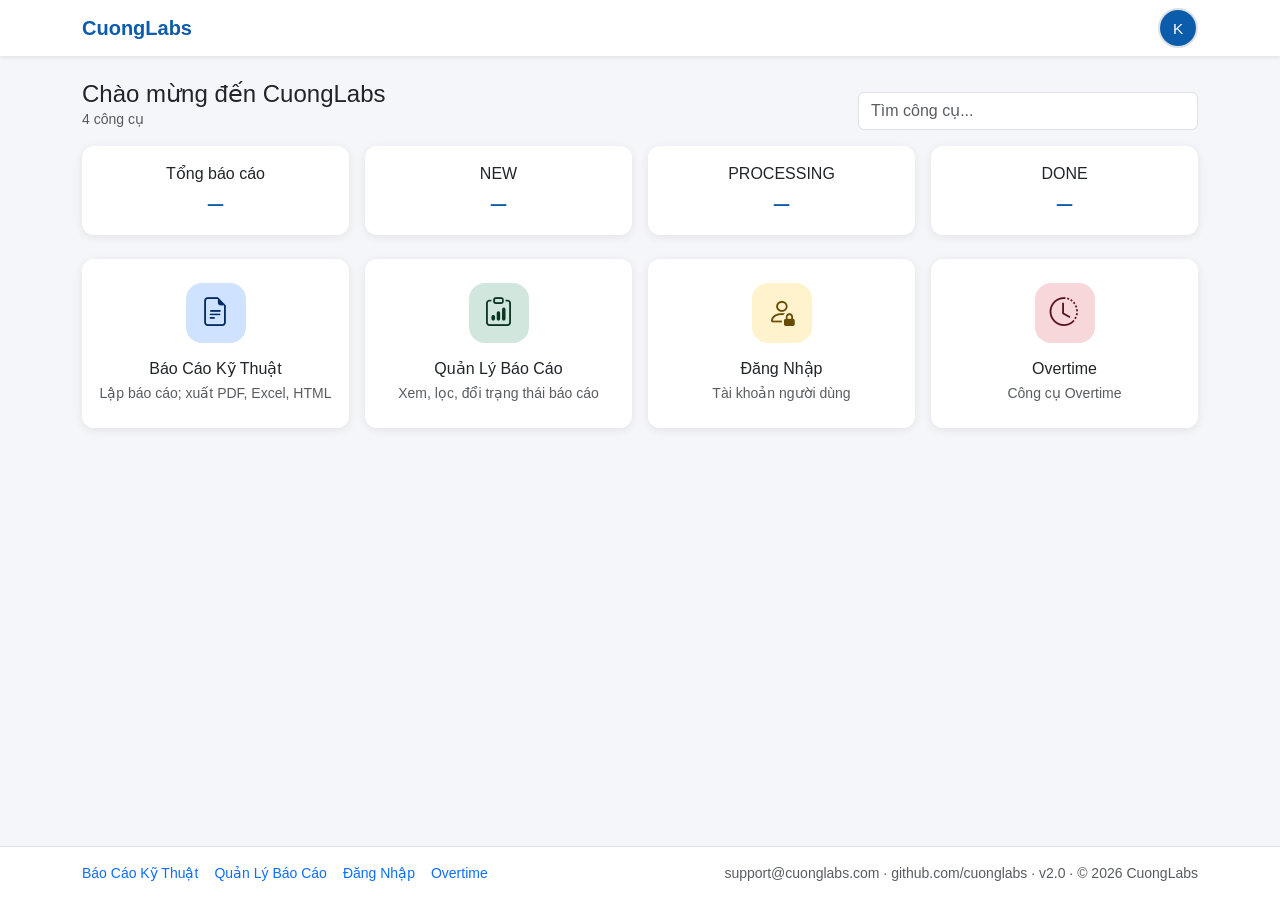
==== commit 25ad13a6: "Update index.html" ====
--- a/index.html
+++ b/index.html
@@ -3,649 +3,157 @@
 <head>
 <meta charset="UTF-8">
 <meta name="viewport" content="width=device-width,initial-scale=1">
-
 <title>CuongLabs</title>
-
-<link rel="icon"
-href="https://raw.githubusercontent.com/cuonglabs/tools/main/favicon.ico">
-
+<link rel="icon" href="https://raw.githubusercontent.com/cuonglabs/tools/main/favicon.ico">
+<script>try{if(localStorage.cl_dark==='1'||(localStorage.cl_dark==null&&localStorage.darkMode==='true'))document.documentElement.setAttribute('data-bs-theme','dark')}catch(e){}</script>
 <link href="https://cdn.jsdelivr.net/npm/bootstrap@5.3.3/dist/css/bootstrap.min.css" rel="stylesheet">
-
 <link href="https://cdn.jsdelivr.net/npm/bootstrap-icons@1.11.3/font/bootstrap-icons.min.css" rel="stylesheet">
-
 <style>
-
-:root{
---primary:#0d6efd;
-}
-
-body{
-background:#f4f6f9;
-min-height:100vh;
-display:flex;
-flex-direction:column;
-transition:.3s;
-background-size:cover;
-background-position:center;
-}
-
-/* Header */
-
-.navbar-brand img{
-width:40px;
-height:40px;
-border-radius:50%;
-}
-
-.search-wrapper{
-max-width:420px;
-width:100%;
-position:relative;
-}
-
-#searchResult{
-position:absolute;
-left:0;
-right:0;
-top:100%;
-display:none;
-z-index:2000;
-max-height:350px;
-overflow:auto;
-}
-
-#searchResult.show{
-display:block;
-}
-
-.avatar{
-width:42px;
-height:42px;
-border-radius:50%;
-object-fit:cover;
-border:2px solid #fff;
-cursor:pointer;
-}
-
-.hero{
-padding:60px 0;
-background:
-linear-gradient(135deg,#0066ff,#00c3ff);
-color:white;
-}
-
-.kpi-card{
-border:none;
-border-radius:15px;
-box-shadow:0 4px 10px rgba(0,0,0,.08);
-}
-
-.tool-card{
-border:none;
-border-radius:20px;
-transition:.3s;
-box-shadow:0 4px 10px rgba(0,0,0,.08);
-}
-
-.tool-card:hover{
-transform:translateY(-8px);
-}
-
-.tool-icon{
-font-size:4rem;
-}
-
-footer{
-margin-top:auto;
-}
-
-.quick-link{
-text-decoration:none;
-font-weight:600;
-}
-
+:root{--blue:#0b5cab;--page:#f5f6fa}
+[data-bs-theme=dark]{--blue:#6ea8fe;--page:#14181f}
+body{background:var(--page);font-family:Arial,Helvetica,sans-serif;min-height:100vh;display:flex;flex-direction:column;background-size:cover;background-position:center;background-attachment:fixed}
+.navbar-brand{color:var(--blue)!important;font-weight:700}
+.navbar-brand img{width:36px;height:36px;border-radius:50%}
+.avatar{width:40px;height:40px;border-radius:50%;object-fit:cover;border:2px solid var(--bs-border-color);cursor:pointer}
+.box,.tool,.kpi{border:0;border-radius:12px;box-shadow:0 2px 10px rgba(0,0,0,.08);background:var(--bs-body-bg)}
+.tool{transition:transform .2s,box-shadow .2s}
+.tool:hover{transform:translateY(-4px);box-shadow:0 6px 16px rgba(0,0,0,.14)}
+.ico{width:60px;height:60px;border-radius:16px;display:inline-flex;align-items:center;justify-content:center;font-size:1.8rem}
+.kpi h3{margin:0;color:var(--blue)}
+footer{margin-top:auto}
 </style>
 </head>
-
 <body>
 
-<!-- HEADER -->
+<nav class="navbar bg-body shadow-sm sticky-top">
+ <div class="container">
+  <a href="#" class="navbar-brand d-flex align-items-center gap-2">
+   <img src="https://raw.githubusercontent.com/cuonglabs/tools/main/favicon.ico" alt="" onerror="this.style.display='none'">CuongLabs
+  </a>
+  <div class="dropdown">
+   <button type="button" class="btn p-0 border-0" data-bs-toggle="dropdown" aria-expanded="false" title="Tài khoản"><img id="avatar" class="avatar" alt=""></button>
+   <ul class="dropdown-menu dropdown-menu-end shadow">
+    <li><h6 class="dropdown-header" id="uName"></h6></li>
+    <li><hr class="dropdown-divider"></li>
+    <li id="miLogin"><a class="dropdown-item" id="loginLink"><i class="bi bi-box-arrow-in-right me-2"></i>Đăng nhập</a></li>
+    <li id="miLogout"><button type="button" class="dropdown-item" id="btnLogout"><i class="bi bi-box-arrow-right me-2"></i>Đăng xuất</button></li>
+    <li><button type="button" class="dropdown-item" data-bs-toggle="modal" data-bs-target="#settingModal"><i class="bi bi-gear me-2"></i>Thiết lập</button></li>
+   </ul>
+  </div>
+ </div>
+</nav>
 
-<nav class="navbar navbar-expand-lg navbar-dark bg-dark sticky-top">
+<main class="container my-4">
+ <div class="d-flex flex-wrap justify-content-between align-items-end gap-2 mb-3">
+  <div><h4 class="m-0" id="hello"></h4><div class="text-muted small" id="sub"></div></div>
+  <input id="searchInput" class="form-control" style="max-width:340px" placeholder="Tìm công cụ..." autocomplete="off">
+ </div>
 
-<div class="container">
+ <a class="text-decoration-none text-reset" id="statsLink" target="_blank" rel="noopener">
+  <div class="row g-3 mb-4">
+   <div class="col-6 col-md-3"><div class="card kpi"><div class="card-body text-center py-3"><div>Tổng báo cáo</div><h3 id="kTotal">–</h3></div></div></div>
+   <div class="col-6 col-md-3"><div class="card kpi"><div class="card-body text-center py-3"><div>NEW</div><h3 id="kNew">–</h3></div></div></div>
+   <div class="col-6 col-md-3"><div class="card kpi"><div class="card-body text-center py-3"><div>PROCESSING</div><h3 id="kProc">–</h3></div></div></div>
+   <div class="col-6 col-md-3"><div class="card kpi"><div class="card-body text-center py-3"><div>DONE</div><h3 id="kDone">–</h3></div></div></div>
+  </div>
+ </a>
 
-<a href="#"
-class="navbar-brand d-flex align-items-center">
+ <div class="row g-3" id="tools"></div>
+</main>
 
-<img src="https://raw.githubusercontent.com/cuonglabs/tools/main/favicon.ico">
+<footer class="bg-body border-top py-3 small">
+ <div class="container d-flex flex-wrap justify-content-between gap-2">
+  <div id="quick" class="d-flex flex-wrap gap-3"></div>
+  <div class="text-muted">support@cuonglabs.com · github.com/cuonglabs · v2.0 · © 2026 CuongLabs</div>
+ </div>
+</footer>
 
-<span class="ms-2 fw-bold">
-CuongLabs
-</span>
-
-</a>
-
-<button class="navbar-toggler"
-data-bs-toggle="collapse"
-data-bs-target="#navbarMain">
-
-<span class="navbar-toggler-icon"></span>
-
-</button>
-
-<div id="navbarMain"
-class="collapse navbar-collapse">
-
-<ul class="navbar-nav me-3">
-
-<li class="nav-item">
-<a class="nav-link"
-href="#tool-report">
-Báo Cáo
-</a>
-</li>
-
-<li class="nav-item">
-<a class="nav-link"
-href="#tool-management">
-Report
-</a>
-</li>
-
-<li class="nav-item">
-<a class="nav-link"
-href="#tool-overtime">
-Overtime
-</a>
-</li>
-
-</ul>
-
-<div class="search-wrapper mx-auto">
-
-<input
-id="searchInput"
-class="form-control"
-placeholder="Tìm kiếm công cụ...">
-
-<div
-id="searchResult"
-class="dropdown-menu w-100">
+<div class="modal fade" id="settingModal" tabindex="-1">
+ <div class="modal-dialog"><div class="modal-content">
+  <div class="modal-header"><h5 class="modal-title">Thiết lập</h5><button class="btn-close" data-bs-dismiss="modal"></button></div>
+  <div class="modal-body">
+   <div class="form-check form-switch mb-3"><input id="darkMode" class="form-check-input" type="checkbox"><label class="form-check-label" for="darkMode">Chế độ tối (Dark mode)</label></div>
+   <label class="form-label">Ảnh nền</label>
+   <div class="input-group mb-3"><input type="file" id="bgFile" class="form-control" accept="image/*"><button class="btn btn-outline-secondary" id="bgDel" type="button">Xóa</button></div>
+   <label class="form-label">Ảnh đại diện</label>
+   <div class="input-group"><input type="file" id="avFile" class="form-control" accept="image/*"><button class="btn btn-outline-secondary" id="avDel" type="button">Xóa</button></div>
+  </div>
+  <div class="modal-footer">
+   <button class="btn btn-outline-danger me-auto" id="btnReset">Đặt lại thiết lập</button>
+   <button class="btn btn-primary" data-bs-dismiss="modal">Đóng</button>
+  </div>
+ </div></div>
 </div>
 
-</div>
+<script src="https://cdn.jsdelivr.net/npm/bootstrap@5.3.3/dist/js/bootstrap.bundle.min.js"></script>
+<script>
+const BASE='https://cuonglabs.github.io/tools/';
+const TOOLS=[
+ {name:'Báo Cáo Kỹ Thuật',desc:'Lập báo cáo; xuất PDF, Excel, HTML',icon:'bi-file-earmark-text',color:'primary',url:BASE+'trouble/bao-cao-ky-thuat.html'},
+ {name:'Quản Lý Báo Cáo',desc:'Xem, lọc, đổi trạng thái báo cáo',icon:'bi-clipboard-data',color:'success',url:BASE+'trouble/report-management.html'},
+ {name:'Đăng Nhập',desc:'Tài khoản người dùng',icon:'bi-person-lock',color:'warning',url:BASE+'auth/login.html'},
+ {name:'Overtime',desc:'Công cụ Overtime',icon:'bi-clock-history',color:'danger',url:BASE+'overtime/'}
+];
+/* Người dùng: trang đăng nhập cần ghi localStorage.cl_user = JSON {"name":"Họ và tên","avatar":"(tùy chọn)"} */
+const $=id=>document.getElementById(id);
+const esc=s=>String(s==null?'':s).replace(/[&<>"']/g,c=>({'&':'&amp;','<':'&lt;','>':'&gt;','"':'&quot;',"'":'&#39;'}[c]));
+const LS={get:k=>{try{return localStorage.getItem(k)}catch(e){return null}},set:(k,v)=>{try{localStorage.setItem(k,v);return true}catch(e){return false}},del:k=>{try{localStorage.removeItem(k)}catch(e){}}};
+const norm=s=>s.normalize('NFD').replace(/[\u0300-\u036f]/g,'').replace(/đ/gi,'d').toLowerCase();
+const user=()=>{try{return JSON.parse(LS.get('cl_user')||'null')}catch(e){return null}};
+const initials=n=>n.trim().split(/\s+/).slice(-2).map(w=>w[0]).join('').toUpperCase()||'?';
+const avatarSVG=n=>'data:image/svg+xml;utf8,'+encodeURIComponent('<svg xmlns="http://www.w3.org/2000/svg" width="80" height="80"><rect width="80" height="80" fill="#0b5cab"/><text x="40" y="53" font-size="34" font-family="Arial" fill="#fff" text-anchor="middle">'+esc(initials(n))+'</text></svg>');
 
-<div class="dropdown ms-3">
+function renderUser(){
+  const u=user(),n=(u&&u.name)||'';
+  $('uName').textContent=n||'Khách (chưa đăng nhập)';
+  $('hello').textContent=n?'Xin chào, '+n:'Chào mừng đến CuongLabs';
+  $('sub').textContent=TOOLS.length+' công cụ';
+  $('avatar').src=LS.get('cl_avatar')||(u&&u.avatar)||avatarSVG(n||'Khách');
+  $('miLogin').classList.toggle('d-none',!!u);
+  $('miLogout').classList.toggle('d-none',!u);
+}
+function applyLook(){
+  const dark=LS.get('cl_dark')==='1'||(LS.get('cl_dark')==null&&LS.get('darkMode')==='true');
+  document.documentElement.setAttribute('data-bs-theme',dark?'dark':'light');
+  $('darkMode').checked=dark;
+  const bg=LS.get('cl_bg');document.body.style.backgroundImage=bg?`url(${bg})`:'';
+}
+function renderTools(){
+  const k=norm($('searchInput').value.trim()),list=TOOLS.filter(t=>norm(t.name+' '+t.desc).includes(k));
+  $('tools').innerHTML=list.length?list.map(t=>`<div class="col-6 col-md-4 col-lg-3"><a class="card tool text-decoration-none h-100" href="${esc(t.url)}" target="_blank" rel="noopener"><div class="card-body text-center py-4"><div class="ico bg-${t.color}-subtle text-${t.color}-emphasis"><i class="bi ${t.icon}"></i></div><h6 class="mt-3 mb-1 text-body">${esc(t.name)}</h6><div class="small text-muted">${esc(t.desc)}</div></div></a></div>`).join('')
+    :'<div class="col-12 text-center text-muted py-4">Không tìm thấy công cụ.</div>';
+  return list;
+}
+async function loadStats(){
+  try{
+    const c=await(await fetch(BASE+'trouble/config.json',{cache:'no-cache'})).json(),U=(c.supabaseUrl||'').replace(/\/+$/,''),K=(c.anonKey||'').trim();
+    if(!U||!K)throw 0;
+    const H={apikey:K,Prefer:'count=exact'};if(/^eyJ/.test(K))H.Authorization='Bearer '+K;
+    const cnt=async f=>{const r=await fetch(U+'/rest/v1/reports?select=id&limit=1'+f,{headers:H});if(!r.ok)throw 0;return+(r.headers.get('content-range')||'').split('/')[1]||0};
+    const[a,b,p,d]=await Promise.all([cnt('&status=neq.DELETED'),cnt('&status=eq.NEW'),cnt('&status=eq.PROCESSING'),cnt('&status=eq.DONE')]);
+    $('kTotal').textContent=a;$('kNew').textContent=b;$('kProc').textContent=p;$('kDone').textContent=d;
+  }catch(e){}   // chưa cấu hình hoặc không kết nối được: giữ dấu –
+}
+function imgFile(f,max,sq){return new Promise((ok,no)=>{const u=URL.createObjectURL(f),i=new Image();
+  i.onload=()=>{let sw=i.width,sh=i.height,sx=0,sy=0,w,h;
+    if(sq){const m=Math.min(sw,sh);sx=(sw-m)/2;sy=(sh-m)/2;sw=sh=m;w=h=max}else{const k=Math.min(1,max/Math.max(sw,sh));w=Math.round(sw*k);h=Math.round(sh*k)}
+    const c=document.createElement('canvas');c.width=w;c.height=h;c.getContext('2d').drawImage(i,sx,sy,sw,sh,0,0,w,h);URL.revokeObjectURL(u);ok(c.toDataURL('image/jpeg',.85))};
+  i.onerror=()=>no();i.src=u})}
 
-<a
-href="#"
-data-bs-toggle="dropdown">
+$('loginLink').href=BASE+'auth/login.html';
+$('statsLink').href=BASE+'trouble/report-management.html';
+$('quick').innerHTML=TOOLS.map(t=>`<a class="text-decoration-none" href="${esc(t.url)}" target="_blank" rel="noopener">${esc(t.name)}</a>`).join('');
+$('btnLogout').onclick=()=>{LS.del('cl_user');renderUser()};
+$('searchInput').oninput=renderTools;
+$('searchInput').onkeydown=e=>{if(e.key==='Enter'){const l=renderTools();if(l[0])open(l[0].url,'_blank')}};
+$('darkMode').onchange=e=>{LS.set('cl_dark',e.target.checked?'1':'0');applyLook()};
+$('bgFile').onchange=async e=>{const f=e.target.files[0];if(!f)return;try{if(!LS.set('cl_bg',await imgFile(f,1600,false)))alert('Bộ nhớ trình duyệt đầy, hãy chọn ảnh nhỏ hơn');applyLook()}catch(x){alert('Không đọc được ảnh')}};
+$('avFile').onchange=async e=>{const f=e.target.files[0];if(!f)return;try{LS.set('cl_avatar',await imgFile(f,160,true));renderUser()}catch(x){alert('Không đọc được ảnh')}};
+$('bgDel').onclick=()=>{LS.del('cl_bg');applyLook()};
+$('avDel').onclick=()=>{LS.del('cl_avatar');renderUser()};
+$('btnReset').onclick=()=>{if(confirm('Đặt lại chế độ tối, ảnh nền và ảnh đại diện?')){['cl_dark','darkMode','cl_bg','cl_avatar'].forEach(LS.del);applyLook();renderUser()}};   // chỉ xóa thiết lập của trang này, không đụng dữ liệu các công cụ khác
 
-<img
-id="avatar"
-class="avatar"
-src="https://ui-avatars.com/api/?name=User">
-
-</a>
-
-<ul class="dropdown-menu dropdown-menu-end">
-
-<li>
-<h6 class="dropdown-header">
-Nguyen Van Cuong
-</h6>
-</li>
-
-<li>
-<a class="dropdown-item"
-href="https://cuonglabs.github.io/tools/auth/login.html">
-
-<i class="bi bi-box-arrow-in-right"></i>
-Đăng nhập
-
-</a>
-</li>
-
-<li>
-<a class="dropdown-item"
-href="#">
-
-<i class="bi bi-box-arrow-right"></i>
-Đăng xuất
-
-</a>
-</li>
-
-<li><hr></li>
-
-<li>
-<a class="dropdown-item"
-data-bs-toggle="modal"
-data-bs-target="#settingModal"
-href="#">
-
-<i class="bi bi-gear"></i>
-Thiết lập
-
-</a>
-</li>
-
-</ul>
-
-</div>
-
-</div>
-</div>
-</nav>
-
-<!-- HERO -->
-
-<section class="hero">
-
-<div class="container text-center">
-
-<h1>CuongLabs</h1>
-
-<p class="lead">
-Tools Dashboard
-</p>
-
-</div>
-
-</section>
-
-<!-- KPI -->
-
-<div class="container mt-4">
-
-<div class="row g-3">
-
-<div class="col-md-3">
-<div class="card kpi-card">
-<div class="card-body text-center">
-<h3>4</h3>
-Tools
-</div>
-</div>
-</div>
-
-<div class="col-md-3">
-<div class="card kpi-card">
-<div class="card-body text-center">
-<h3>12</h3>
-Reports
-</div>
-</div>
-</div>
-
-<div class="col-md-3">
-<div class="card kpi-card">
-<div class="card-body text-center">
-<h3>3</h3>
-Favorites
-</div>
-</div>
-</div>
-
-<div class="col-md-3">
-<div class="card kpi-card">
-<div class="card-body text-center">
-<h3>8</h3>
-Recent
-</div>
-</div>
-</div>
-
-</div>
-
-</div>
-
-<!-- TOOLS -->
-
-<div class="container my-5">
-
-<div class="row g-4">
-
-<div class="col-md-3" id="tool-report">
-
-<div class="card tool-card">
-
-<div class="card-body text-center">
-
-<i class="bi bi-file-earmark-text tool-icon text-primary"></i>
-
-<h5 class="mt-3">
-Báo Cáo Kỹ Thuật
-</h5>
-
-<a
-target="_blank"
-href="https://cuonglabs.github.io/tools/trouble/bao-cao-ky-thuat.html"
-class="btn btn-primary">
-
-Mở
-
-</a>
-
-</div>
-</div>
-</div>
-
-<div class="col-md-3" id="tool-management">
-
-<div class="card tool-card">
-
-<div class="card-body text-center">
-
-<i class="bi bi-clipboard-data tool-icon text-success"></i>
-
-<h5 class="mt-3">
-Report Management
-</h5>
-
-<a
-target="_blank"
-href="https://cuonglabs.github.io/tools/trouble/report-management.html"
-class="btn btn-success">
-
-Mở
-
-</a>
-
-</div>
-</div>
-</div>
-
-<div class="col-md-3">
-
-<div class="card tool-card">
-
-<div class="card-body text-center">
-
-<i class="bi bi-person-lock tool-icon text-warning"></i>
-
-<h5 class="mt-3">
-Login
-</h5>
-
-<a
-target="_blank"
-href="https://cuonglabs.github.io/tools/auth/login.html"
-class="btn btn-warning">
-
-Mở
-
-</a>
-
-</div>
-</div>
-</div>
-
-<div class="col-md-3" id="tool-overtime">
-
-<div class="card tool-card">
-
-<div class="card-body text-center">
-
-<i class="bi bi-clock-history tool-icon text-danger"></i>
-
-<h5 class="mt-3">
-Overtime
-</h5>
-
-<a
-target="_blank"
-href="https://cuonglabs.github.io/tools/overtime/"
-class="btn btn-danger">
-
-Mở
-
-</a>
-
-</div>
-</div>
-</div>
-
-</div>
-
-</div>
-
-<!-- SETTINGS -->
-
-<div class="modal fade" id="settingModal">
-
-<div class="modal-dialog">
-
-<div class="modal-content">
-
-<div class="modal-header">
-
-<h5>Thiết lập</h5>
-
-<button
-class="btn-close"
-data-bs-dismiss="modal">
-</button>
-
-</div>
-
-<div class="modal-body">
-
-<div class="form-check mb-3">
-
-<input
-id="rememberLogin"
-class="form-check-input"
-type="checkbox">
-
-<label class="form-check-label">
-Ghi nhớ đăng nhập
-</label>
-
-</div>
-
-<div class="form-check mb-3">
-
-<input
-id="darkMode"
-class="form-check-input"
-type="checkbox">
-
-<label class="form-check-label">
-Dark Mode
-</label>
-
-</div>
-
-<hr>
-
-<label>Ảnh nền</label>
-
-<input
-type="file"
-id="backgroundFile"
-class="form-control">
-
-<hr>
-
-<label>Avatar</label>
-
-<input
-type="file"
-id="avatarFile"
-class="form-control">
-
-</div>
-
-<div class="modal-footer">
-
-<button
-class="btn btn-secondary"
-onclick="localStorage.clear();location.reload();">
-
-Reset
-
-</button>
-
-<button
-class="btn btn-primary"
-onclick="saveSetting()">
-
-Lưu
-
-</button>
-
-</div>
-
-</div>
-
-</div>
-
-</div>
-
-<!-- FOOTER -->
-
-<footermanagement.html">
-Report Management
-</a>
-
-<a class="d-block text-white quick-link"
-href="https://cuonglabs.github.io/tools/overtime/">
-Overtime
-</a>
-
-</div>
-
-<div class="col-md-4">
-
-<h6>Liên hệ</h6>
-
-<p>Email: support@cuonglabs.com</p>
-
-<p>GitHub: github.com/cuonglabs</p>
-
-<p>Version: v2.0</p>
-
-</div>
-
-</div>
-
-<hr>
-
-<div class="text-center">
-© 2026 CuongLabs
-</div>
-
-</div>
-
-</footer>
-
-https://cdn.jsdelivr.net/npm/bootstrap@5.3.3/dist/js/bootstrap.bundle.min.jsscript>
-
-<script>
-
-const items=[
-{
-name:"Báo Cáo Kỹ Thuật",
-target:"#tool-report"
-},
-{
-name:"Report Management",
-target:"#tool-management"
-},
-{
-name:"Overtime",
-target:"#tool-overtime"
-}
-];
-
-const input=document.getElementById("searchInput");
-const result=document.getElementById("searchResult");
-
-let timer;
-
-input.addEventListener("input",()=>{
-
-clearTimeout(timer);
-
-timer=setTimeout(()=>{
-
-const keyword=input.value.toLowerCase();
-
-result.innerHTML="";
-
-if(!keyword){
-
-result.classList.remove("show");
-return;
-
-}
-
-items.filter(x=>x.name.toLowerCase().includes(keyword))
-.slice(0,10)
-.forEach(x=>{
-
-const a=document.createElement("a");
-
-a.className="dropdown-item";
-a.href="#";
-a.innerText=x.name;
-
-a.onclick=(e)=>{
-
-e.preventDefault();
-
-document.querySelector(x.target)
-.scrollIntoView({
-behavior:"smooth"
-});
-
-result.classList.remove("show");
-
-};
-
-result.appendChild(a);
-
-});
-
-result.classList.add("show");
-
-},300);
-
-});
-
-function saveSetting(){
-
-const dark=
-document.getElementById("darkMode").checked;
-
-localStorage.setItem("darkMode",dark);
-
-document.documentElement.setAttribute(
-"data-bs-theme",
-dark?"dark":"light"
-);
-
-alert("Đã lưu");
-
-}
-
-window.onload=()=>{
-
-const dark=
-localStorage.getItem("darkMode")==="true";
-
-document.getElementById("darkMode").checked=dark;
-
-document.documentElement.setAttribute(
-"data-bs-theme",
-dark?"dark":"light"
-);
-
-};
-
+renderUser();applyLook();renderTools();loadStats();
 </script>
-
 </body>
 </html>
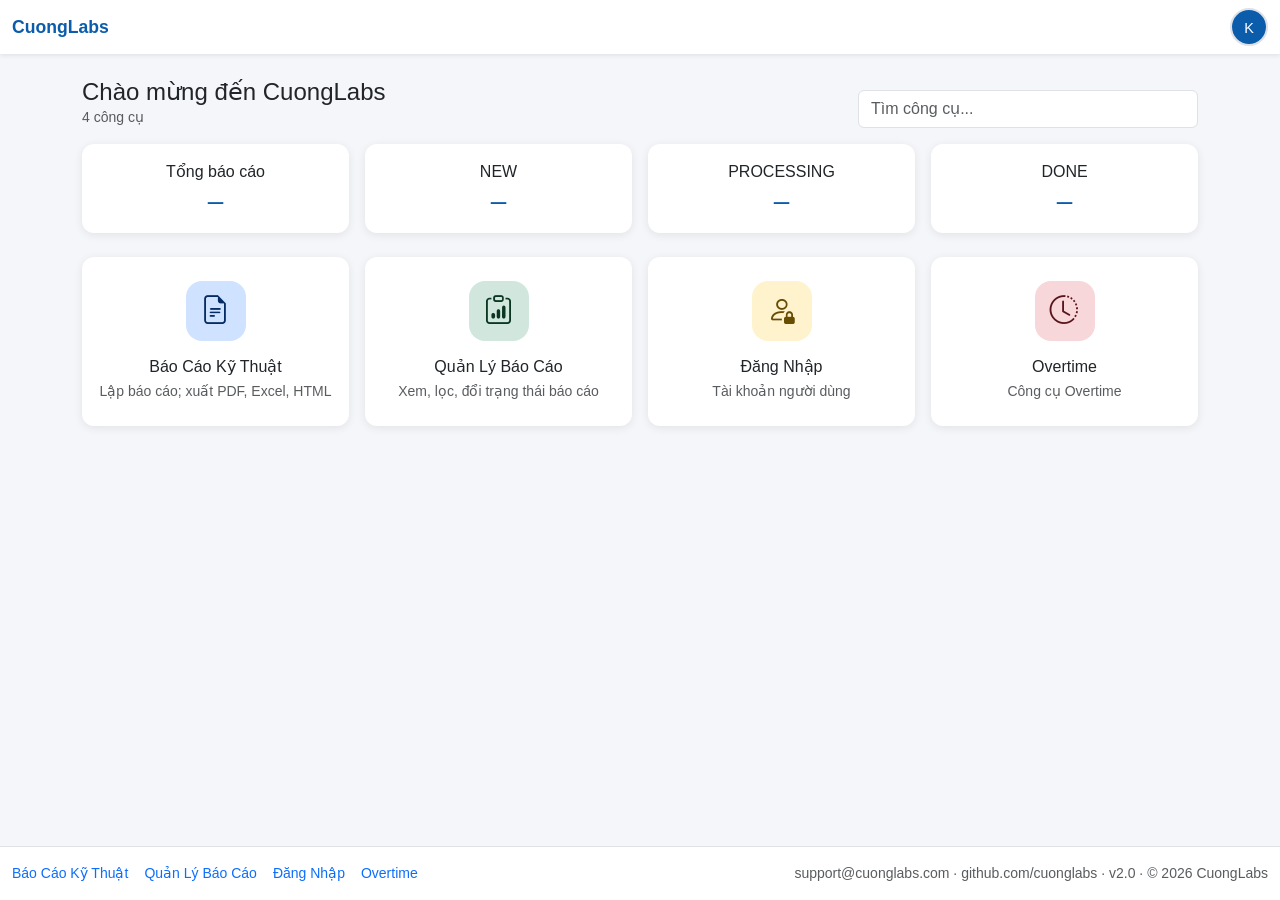
==== commit 48645750: "Update index.html" ====
--- a/index.html
+++ b/index.html
@@ -1,5 +1,5 @@
 <!DOCTYPE html>
-<html lang="vi" data-bs-theme="light">
+<html lang="vi" data-bs-theme="light" data-cl-themable>
 <head>
 <meta charset="UTF-8">
 <meta name="viewport" content="width=device-width,initial-scale=1">
@@ -11,36 +11,19 @@
 <style>
 :root{--blue:#0b5cab;--page:#f5f6fa}
 [data-bs-theme=dark]{--blue:#6ea8fe;--page:#14181f}
-body{background:var(--page);font-family:Arial,Helvetica,sans-serif;min-height:100vh;display:flex;flex-direction:column;background-size:cover;background-position:center;background-attachment:fixed}
-.navbar-brand{color:var(--blue)!important;font-weight:700}
-.navbar-brand img{width:36px;height:36px;border-radius:50%}
-.avatar{width:40px;height:40px;border-radius:50%;object-fit:cover;border:2px solid var(--bs-border-color);cursor:pointer}
-.box,.tool,.kpi{border:0;border-radius:12px;box-shadow:0 2px 10px rgba(0,0,0,.08);background:var(--bs-body-bg)}
+body{background:var(--page);font-family:Arial,Helvetica,sans-serif;min-height:100vh;display:flex;flex-direction:column}
+.kpi,.tool{border:0;border-radius:12px;box-shadow:0 2px 10px rgba(0,0,0,.08);background:var(--bs-body-bg)}
 .tool{transition:transform .2s,box-shadow .2s}
 .tool:hover{transform:translateY(-4px);box-shadow:0 6px 16px rgba(0,0,0,.14)}
 .ico{width:60px;height:60px;border-radius:16px;display:inline-flex;align-items:center;justify-content:center;font-size:1.8rem}
 .kpi h3{margin:0;color:var(--blue)}
-footer{margin-top:auto}
+#cl-footer{margin-top:auto}
 </style>
 </head>
-<body>
+<body data-cl-bg>
 
 <nav class="navbar bg-body shadow-sm sticky-top">
- <div class="container">
-  <a href="#" class="navbar-brand d-flex align-items-center gap-2">
-   <img src="https://raw.githubusercontent.com/cuonglabs/tools/main/favicon.ico" alt="" onerror="this.style.display='none'">CuongLabs
-  </a>
-  <div class="dropdown">
-   <button type="button" class="btn p-0 border-0" data-bs-toggle="dropdown" aria-expanded="false" title="Tài khoản"><img id="avatar" class="avatar" alt=""></button>
-   <ul class="dropdown-menu dropdown-menu-end shadow">
-    <li><h6 class="dropdown-header" id="uName"></h6></li>
-    <li><hr class="dropdown-divider"></li>
-    <li id="miLogin"><a class="dropdown-item" id="loginLink"><i class="bi bi-box-arrow-in-right me-2"></i>Đăng nhập</a></li>
-    <li id="miLogout"><button type="button" class="dropdown-item" id="btnLogout"><i class="bi bi-box-arrow-right me-2"></i>Đăng xuất</button></li>
-    <li><button type="button" class="dropdown-item" data-bs-toggle="modal" data-bs-target="#settingModal"><i class="bi bi-gear me-2"></i>Thiết lập</button></li>
-   </ul>
-  </div>
- </div>
+ <div class="container-fluid"><span id="cl-brand"></span><div id="cl-account"></div></div>
 </nav>
 
 <main class="container my-4">
@@ -61,62 +44,21 @@
  <div class="row g-3" id="tools"></div>
 </main>
 
-<footer class="bg-body border-top py-3 small">
- <div class="container d-flex flex-wrap justify-content-between gap-2">
-  <div id="quick" class="d-flex flex-wrap gap-3"></div>
-  <div class="text-muted">support@cuonglabs.com · github.com/cuonglabs · v2.0 · © 2026 CuongLabs</div>
- </div>
-</footer>
+<div id="cl-footer"></div>
 
-<div class="modal fade" id="settingModal" tabindex="-1">
- <div class="modal-dialog"><div class="modal-content">
-  <div class="modal-header"><h5 class="modal-title">Thiết lập</h5><button class="btn-close" data-bs-dismiss="modal"></button></div>
-  <div class="modal-body">
-   <div class="form-check form-switch mb-3"><input id="darkMode" class="form-check-input" type="checkbox"><label class="form-check-label" for="darkMode">Chế độ tối (Dark mode)</label></div>
-   <label class="form-label">Ảnh nền</label>
-   <div class="input-group mb-3"><input type="file" id="bgFile" class="form-control" accept="image/*"><button class="btn btn-outline-secondary" id="bgDel" type="button">Xóa</button></div>
-   <label class="form-label">Ảnh đại diện</label>
-   <div class="input-group"><input type="file" id="avFile" class="form-control" accept="image/*"><button class="btn btn-outline-secondary" id="avDel" type="button">Xóa</button></div>
-  </div>
-  <div class="modal-footer">
-   <button class="btn btn-outline-danger me-auto" id="btnReset">Đặt lại thiết lập</button>
-   <button class="btn btn-primary" data-bs-dismiss="modal">Đóng</button>
-  </div>
- </div></div>
-</div>
-
-<script src="https://cdn.jsdelivr.net/npm/bootstrap@5.3.3/dist/js/bootstrap.bundle.min.js"></script>
+<script src="https://cuonglabs.github.io/tools/auth/auth.js"></script>
+<script src="https://cuonglabs.github.io/tools/layout.js"></script>
 <script>
 const BASE='https://cuonglabs.github.io/tools/';
-const TOOLS=[
- {name:'Báo Cáo Kỹ Thuật',desc:'Lập báo cáo; xuất PDF, Excel, HTML',icon:'bi-file-earmark-text',color:'primary',url:BASE+'trouble/bao-cao-ky-thuat.html'},
- {name:'Quản Lý Báo Cáo',desc:'Xem, lọc, đổi trạng thái báo cáo',icon:'bi-clipboard-data',color:'success',url:BASE+'trouble/report-management.html'},
- {name:'Đăng Nhập',desc:'Tài khoản người dùng',icon:'bi-person-lock',color:'warning',url:BASE+'auth/login.html'},
- {name:'Overtime',desc:'Công cụ Overtime',icon:'bi-clock-history',color:'danger',url:BASE+'overtime/'}
-];
-/* Người dùng: trang đăng nhập cần ghi localStorage.cl_user = JSON {"name":"Họ và tên","avatar":"(tùy chọn)"} */
 const $=id=>document.getElementById(id);
 const esc=s=>String(s==null?'':s).replace(/[&<>"']/g,c=>({'&':'&amp;','<':'&lt;','>':'&gt;','"':'&quot;',"'":'&#39;'}[c]));
-const LS={get:k=>{try{return localStorage.getItem(k)}catch(e){return null}},set:(k,v)=>{try{localStorage.setItem(k,v);return true}catch(e){return false}},del:k=>{try{localStorage.removeItem(k)}catch(e){}}};
 const norm=s=>s.normalize('NFD').replace(/[\u0300-\u036f]/g,'').replace(/đ/gi,'d').toLowerCase();
-const user=()=>{try{return JSON.parse(LS.get('cl_user')||'null')}catch(e){return null}};
-const initials=n=>n.trim().split(/\s+/).slice(-2).map(w=>w[0]).join('').toUpperCase()||'?';
-const avatarSVG=n=>'data:image/svg+xml;utf8,'+encodeURIComponent('<svg xmlns="http://www.w3.org/2000/svg" width="80" height="80"><rect width="80" height="80" fill="#0b5cab"/><text x="40" y="53" font-size="34" font-family="Arial" fill="#fff" text-anchor="middle">'+esc(initials(n))+'</text></svg>');
+const TOOLS=(window.CL&&CL.TOOLS)||[];
 
-function renderUser(){
-  const u=user(),n=(u&&u.name)||'';
-  $('uName').textContent=n||'Khách (chưa đăng nhập)';
+function renderHello(){
+  const s=window.CL&&CL.getSession&&CL.getSession(),n=s?(s.fullname||s.username):'';
   $('hello').textContent=n?'Xin chào, '+n:'Chào mừng đến CuongLabs';
   $('sub').textContent=TOOLS.length+' công cụ';
-  $('avatar').src=LS.get('cl_avatar')||(u&&u.avatar)||avatarSVG(n||'Khách');
-  $('miLogin').classList.toggle('d-none',!!u);
-  $('miLogout').classList.toggle('d-none',!u);
-}
-function applyLook(){
-  const dark=LS.get('cl_dark')==='1'||(LS.get('cl_dark')==null&&LS.get('darkMode')==='true');
-  document.documentElement.setAttribute('data-bs-theme',dark?'dark':'light');
-  $('darkMode').checked=dark;
-  const bg=LS.get('cl_bg');document.body.style.backgroundImage=bg?`url(${bg})`:'';
 }
 function renderTools(){
   const k=norm($('searchInput').value.trim()),list=TOOLS.filter(t=>norm(t.name+' '+t.desc).includes(k));
@@ -132,28 +74,13 @@
     const cnt=async f=>{const r=await fetch(U+'/rest/v1/reports?select=id&limit=1'+f,{headers:H});if(!r.ok)throw 0;return+(r.headers.get('content-range')||'').split('/')[1]||0};
     const[a,b,p,d]=await Promise.all([cnt('&status=neq.DELETED'),cnt('&status=eq.NEW'),cnt('&status=eq.PROCESSING'),cnt('&status=eq.DONE')]);
     $('kTotal').textContent=a;$('kNew').textContent=b;$('kProc').textContent=p;$('kDone').textContent=d;
-  }catch(e){}   // chưa cấu hình hoặc không kết nối được: giữ dấu –
+  }catch(e){}
 }
-function imgFile(f,max,sq){return new Promise((ok,no)=>{const u=URL.createObjectURL(f),i=new Image();
-  i.onload=()=>{let sw=i.width,sh=i.height,sx=0,sy=0,w,h;
-    if(sq){const m=Math.min(sw,sh);sx=(sw-m)/2;sy=(sh-m)/2;sw=sh=m;w=h=max}else{const k=Math.min(1,max/Math.max(sw,sh));w=Math.round(sw*k);h=Math.round(sh*k)}
-    const c=document.createElement('canvas');c.width=w;c.height=h;c.getContext('2d').drawImage(i,sx,sy,sw,sh,0,0,w,h);URL.revokeObjectURL(u);ok(c.toDataURL('image/jpeg',.85))};
-  i.onerror=()=>no();i.src=u})}
-
-$('loginLink').href=BASE+'auth/login.html';
 $('statsLink').href=BASE+'trouble/report-management.html';
-$('quick').innerHTML=TOOLS.map(t=>`<a class="text-decoration-none" href="${esc(t.url)}" target="_blank" rel="noopener">${esc(t.name)}</a>`).join('');
-$('btnLogout').onclick=()=>{LS.del('cl_user');renderUser()};
 $('searchInput').oninput=renderTools;
 $('searchInput').onkeydown=e=>{if(e.key==='Enter'){const l=renderTools();if(l[0])open(l[0].url,'_blank')}};
-$('darkMode').onchange=e=>{LS.set('cl_dark',e.target.checked?'1':'0');applyLook()};
-$('bgFile').onchange=async e=>{const f=e.target.files[0];if(!f)return;try{if(!LS.set('cl_bg',await imgFile(f,1600,false)))alert('Bộ nhớ trình duyệt đầy, hãy chọn ảnh nhỏ hơn');applyLook()}catch(x){alert('Không đọc được ảnh')}};
-$('avFile').onchange=async e=>{const f=e.target.files[0];if(!f)return;try{LS.set('cl_avatar',await imgFile(f,160,true));renderUser()}catch(x){alert('Không đọc được ảnh')}};
-$('bgDel').onclick=()=>{LS.del('cl_bg');applyLook()};
-$('avDel').onclick=()=>{LS.del('cl_avatar');renderUser()};
-$('btnReset').onclick=()=>{if(confirm('Đặt lại chế độ tối, ảnh nền và ảnh đại diện?')){['cl_dark','darkMode','cl_bg','cl_avatar'].forEach(LS.del);applyLook();renderUser()}};   // chỉ xóa thiết lập của trang này, không đụng dữ liệu các công cụ khác
-
-renderUser();applyLook();renderTools();loadStats();
+document.addEventListener('cl:session',renderHello);
+renderHello();renderTools();loadStats();
 </script>
 </body>
 </html>
